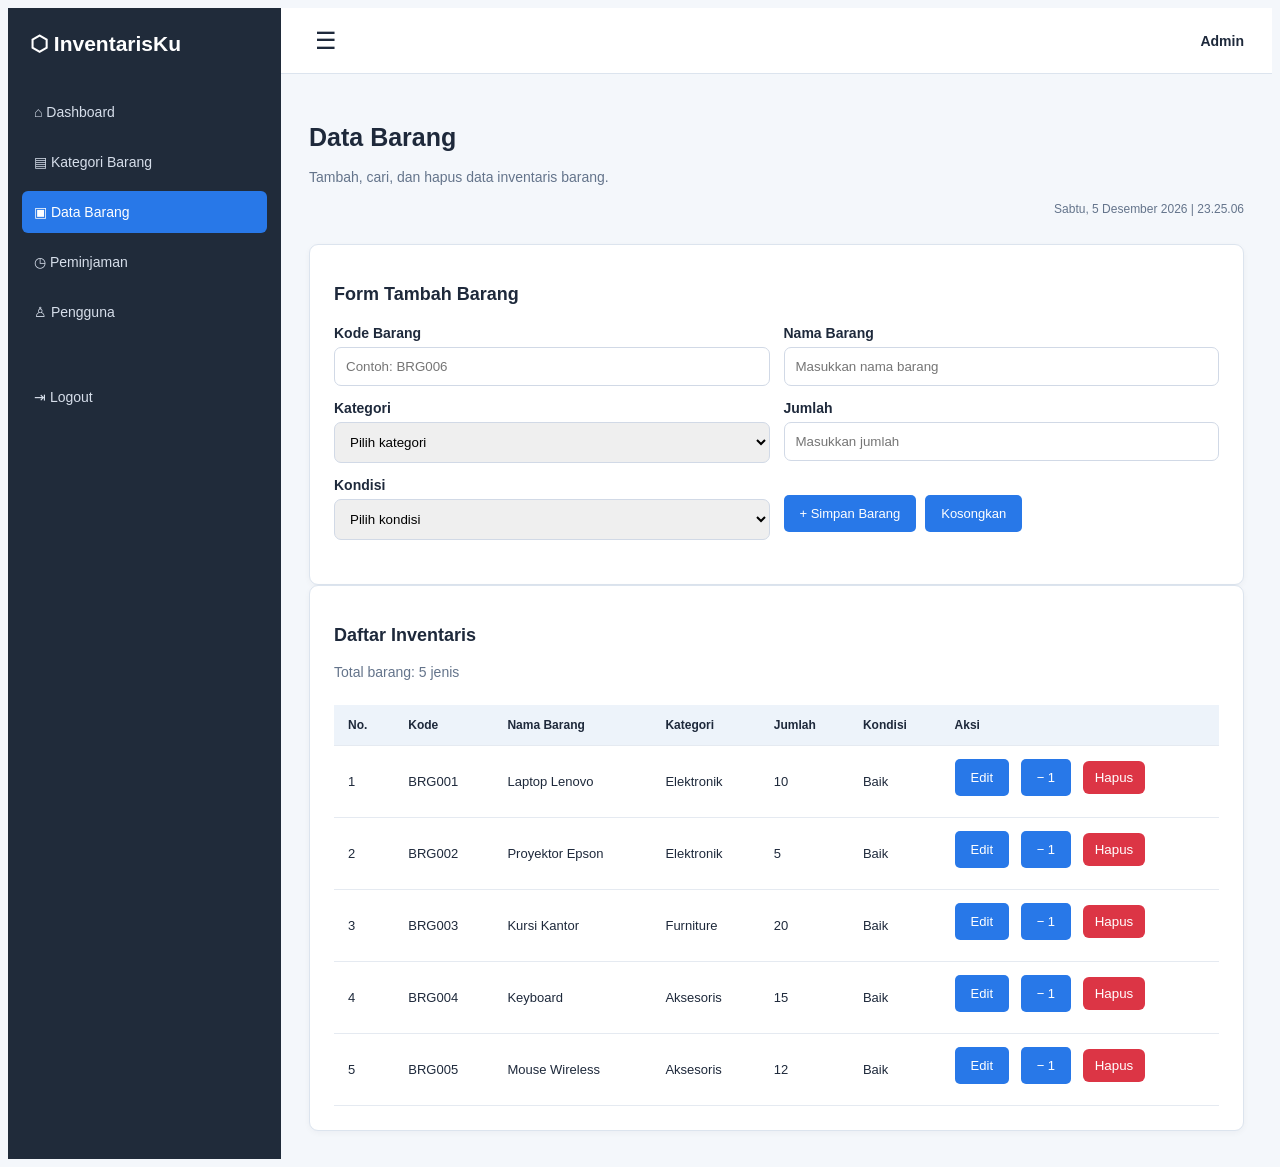
==== pages/barang.html @ fd370abb "Menambahkan fitur edit data barang" ====
<!DOCTYPE html>
<html lang="id">
<head>
    <meta charset="UTF-8">
    <meta name="viewport" content="width=device-width, initial-scale=1.0">
    <title>Data Barang - InventarisKu</title>
    <link rel="stylesheet" href="../assets/css/style.css">
    <style>
        .form-barang {
            display: grid;
            grid-template-columns: repeat(2, minmax(0, 1fr));
            gap: 14px;
            margin: 20px 0;
        }
        .form-barang label {
            display: block;
            margin-bottom: 6px;
            font-weight: 600;
        }
        .form-barang input,
        .form-barang select {
            width: 100%;
            padding: 11px;
            border: 1px solid #d1d9e6;
            border-radius: 7px;
            box-sizing: border-box;
        }
        .form-barang .button {
            border: 0;
            cursor: pointer;
            margin-right: 5px;
        }
        .pesan {
            margin: 12px 0;
            color: #176b3a;
        }
        .aksi {
            white-space: nowrap;
        }
        .hapus {
            background: #dc3545 !important;
            color: white !important;
            border: 0;
            padding: 9px 12px;
            border-radius: 6px;
            cursor: pointer;
        }
        @media (max-width: 600px) {
            .form-barang { grid-template-columns: 1fr; }
        }
    </style>
</head>
<body>
<div class="layout">
    <aside class="sidebar">
        <h2>⬡ InventarisKu</h2>
        <nav>
            <a href="dashboard.html">⌂ Dashboard</a>
            <a href="kategori.html">▤ Kategori Barang</a>
            <a href="barang.html" class="active">▣ Data Barang</a>
            <a href="peminjaman.html">◷ Peminjaman</a>
            <a href="pengguna.html">♙ Pengguna</a>
            <a href="login.html" class="logout">⇥ Logout</a>
        </nav>
    </aside>

    <main class="main-content">
        <header class="topbar">
            <button type="button" id="menuToggle">☰</button>
            <span>Admin</span>
        </header>

        <section class="content">
            <div class="welcome">
                <h1>Data Barang</h1>
                <p>Tambah, cari, dan hapus data inventaris barang.</p>
                <p id="tanggalWaktu"></p>
            </div>

            <section class="panel">
                <h2>Form Tambah Barang</h2>
                <form id="formBarang" class="form-barang">
                    <div>
                        <label for="kode">Kode Barang</label>
                        <input id="kode" required placeholder="Contoh: BRG006">
                    </div>
                    <div>
                        <label for="nama">Nama Barang</label>
                        <input id="nama" required placeholder="Masukkan nama barang">
                    </div>
                    <div>
                        <label for="kategori">Kategori</label>
                        <select id="kategori" required>
                            <option value="">Pilih kategori</option>
                            <option>Elektronik</option>
                            <option>Furniture</option>
                            <option>Aksesoris</option>
                            <option>Alat Tulis</option>
                            <option>Lainnya</option>
                        </select>
                    </div>
                    <div>
                        <label for="jumlah">Jumlah</label>
                        <input id="jumlah" type="number" min="1" required placeholder="Masukkan jumlah">
                    </div>
                    <div>
                        <label for="kondisi">Kondisi</label>
                        <select id="kondisi" required>
                            <option value="">Pilih kondisi</option>
                            <option>Baik</option>
                            <option>Rusak Ringan</option>
                            <option>Rusak Berat</option>
                        </select>
                    </div>
                    <div style="align-self:end">
                        <button class="button" type="submit">+ Simpan Barang</button>
                        <button class="button" type="reset">Kosongkan</button>
                    </div>
                </form>
                <p id="pesan" class="pesan" role="status"></p>
            </section>

            <section class="panel">
                <h2>Daftar Inventaris</h2>
                <p id="totalBarang">Total barang: 0 jenis</p>
                <div style="overflow-x:auto">
                    <table>
                        <thead>
                            <tr>
                                <th>No.</th>
                                <th>Kode</th>
                                <th>Nama Barang</th>
                                <th>Kategori</th>
                                <th>Jumlah</th>
                                <th>Kondisi</th>
                                <th>Aksi</th>
                            </tr>
                        </thead>
                        <tbody id="daftarBarang"></tbody>
                    </table>
                </div>
            </section>
        </section>
    </main>
</div>

<script src="../assets/js/script.js"></script>
<script>
const dataAwal = [
    {kode:"BRG001", nama:"Laptop Lenovo", kategori:"Elektronik", jumlah:10, kondisi:"Baik"},
    {kode:"BRG002", nama:"Proyektor Epson", kategori:"Elektronik", jumlah:5, kondisi:"Baik"},
    {kode:"BRG003", nama:"Kursi Kantor", kategori:"Furniture", jumlah:20, kondisi:"Baik"},
    {kode:"BRG004", nama:"Keyboard", kategori:"Aksesoris", jumlah:15, kondisi:"Baik"},
    {kode:"BRG005", nama:"Mouse Wireless", kategori:"Aksesoris", jumlah:12, kondisi:"Baik"}
];

let barang = JSON.parse(localStorage.getItem("inventarisku_barang") || "null");
if (!Array.isArray(barang)) {
    barang = dataAwal;
    simpanData();
}

function simpanData() {
    localStorage.setItem("inventarisku_barang", JSON.stringify(barang));
}

function buatSel(teks) {
    const td = document.createElement("td");
    td.textContent = teks;
    return td;
}

function tampilkanBarang() {
    const tabel = document.getElementById("daftarBarang");
    tabel.replaceChildren();

    barang.forEach((item, index) => {
        const baris = document.createElement("tr");
        baris.appendChild(buatSel(index + 1));
        baris.appendChild(buatSel(item.kode));
        baris.appendChild(buatSel(item.nama));
        baris.appendChild(buatSel(item.kategori));
        baris.appendChild(buatSel(item.jumlah));
        baris.appendChild(buatSel(item.kondisi));

        const aksi = document.createElement("td");
        aksi.className = "aksi";

        // Tombol Edit Barang
    const tombolEdit = document.createElement("button");
    tombolEdit.textContent = "Edit";
    tombolEdit.className = "button";
    tombolEdit.type = "button";

    tombolEdit.onclick = () => {
    kodeSedangDiedit = item.kode;

    document.getElementById("kode").value = item.kode;
    document.getElementById("nama").value = item.nama;
    document.getElementById("kategori").value = item.kategori;
    document.getElementById("jumlah").value = item.jumlah;
    document.getElementById("kondisi").value = item.kondisi;

    document.getElementById("kode").readOnly = true;

    document.querySelector("#formBarang button[type='submit']")
        .textContent = "Simpan Perubahan";

    document.getElementById("pesan").textContent =
        "Silakan ubah data, lalu klik Simpan Perubahan.";

    document.getElementById("formBarang").scrollIntoView({
        behavior: "smooth",
        block: "start"
    });
    };
        
        const tombolKurang = document.createElement("button");
        tombolKurang.textContent = "− 1";
        tombolKurang.className = "button";
        tombolKurang.type = "button";
        tombolKurang.title = "Kurangi jumlah satu";
        tombolKurang.onclick = () => {
            if (barang[index].jumlah > 1) {
                barang[index].jumlah--;
                simpanData();
                tampilkanBarang();
                document.getElementById("pesan").textContent =
                    "Jumlah barang berhasil dikurangi satu.";
            } else {
                alert("Jumlah sudah 1. Gunakan Hapus jika ingin menghapus jenis barang.");
            }
        };

        const tombolHapus = document.createElement("button");
        tombolHapus.textContent = "Hapus";
        tombolHapus.className = "hapus";
        tombolHapus.type = "button";
        tombolHapus.onclick = () => {
            if (confirm("Yakin ingin menghapus " + barang[index].nama + "?")) {
                barang.splice(index, 1);
                simpanData();
                tampilkanBarang();
                document.getElementById("pesan").textContent =
                    "Data barang berhasil dihapus.";
            }
            
     };
    aksi.append(
    tombolEdit,
     document.createTextNode(" "),
    tombolKurang,
    document.createTextNode(" "),
    tombolHapus
    );
        
        baris.appendChild(aksi);
        tabel.appendChild(baris);
    });

    document.getElementById("totalBarang").textContent =
        "Total barang: " + barang.length + " jenis";
}

let kodeSedangDiedit = null;

document.getElementById("formBarang").addEventListener("submit", function(event) {
    event.preventDefault();

    const kode = document.getElementById("kode").value.trim();
    const nama = document.getElementById("nama").value.trim();
    const kategori = document.getElementById("kategori").value;
    const jumlah = Number(document.getElementById("jumlah").value);
    const kondisi = document.getElementById("kondisi").value;
    const pesan = document.getElementById("pesan");

    if (!kode || !nama || !kategori || !kondisi ||
        !Number.isInteger(jumlah) || jumlah < 1) {
        pesan.textContent = "Periksa kembali semua isian.";
        return;
    }

    if (kodeSedangDiedit !== null) {
        const index = barang.findIndex(
            item => item.kode === kodeSedangDiedit
        );

        if (index !== -1) {
            barang[index] = {kode, nama, kategori, jumlah, kondisi};
        }

        simpanData();
        kodeSedangDiedit = null;
        document.getElementById("formBarang").reset();
        document.getElementById("kode").readOnly = false;
        document.querySelector("#formBarang button[type='submit']")
            .textContent = "+ Simpan Barang";
        tampilkanBarang();
        pesan.textContent = "Perubahan barang berhasil disimpan!";
        return;
    }

    if (barang.some(item => item.kode.toLowerCase() === kode.toLowerCase())) {
        pesan.textContent = "Kode barang sudah digunakan.";
        return;
    }

    barang.push({kode, nama, kategori, jumlah, kondisi});
    simpanData();
    tampilkanBarang();
    this.reset();
    pesan.textContent = "Barang berhasil ditambahkan!";
});

function editBarang(item) {
    kodeSedangDiedit = item.kode;
    document.getElementById("kode").value = item.kode;
    document.getElementById("nama").value = item.nama;
    document.getElementById("kategori").value = item.kategori;
    document.getElementById("jumlah").value = item.jumlah;
    document.getElementById("kondisi").value = item.kondisi;
    document.getElementById("kode").readOnly = true;
    document.querySelector("#formBarang button[type='submit']")
        .textContent = "Simpan Perubahan";
    document.getElementById("pesan").textContent =
        "Ubah data, lalu klik Simpan Perubahan.";
    document.getElementById("formBarang").scrollIntoView({
        behavior: "smooth"
    });
}

tampilkanBarang();
</script>
</body>
</html>
---- assets/css/style.css ----
{
    margin: 0;
    padding: 0;
    box-sizing: border-box;
}

:root {
    --primary: #2878e8;
    --sidebar: #202b3a;
    --sidebar-hover: #34465c;
    --background: #f4f7fb;
    --text: #1e293b;
    --muted: #64748b;
    --border: #dce4ee;
    --white: #ffffff;
}

body {
    font-family: Arial, Helvetica, sans-serif;
    background: var(--background);
    color: var(--text);
    font-size: 14px;
}

a {
    text-decoration: none;
    color: inherit;
}

/* LAYOUT UTAMA */

.layout {
    display: flex;
    min-height: 100vh;
}

.sidebar {
    width: 245px;
    min-width: 245px;
    background: var(--sidebar);
    color: var(--white);
    padding: 24px 14px;
    display: flex;
    flex-direction: column;
}

.sidebar h2 {
    font-size: 21px;
    margin: 0 0 35px 8px;
    white-space: nowrap;
}

.sidebar nav {
    display: flex;
    flex-direction: column;
    gap: 8px;
}

.sidebar nav a {
    display: block;
    padding: 13px 12px;
    border-radius: 6px;
    color: #d6deea;
    font-size: 14px;
    transition: 0.2s;
}

.sidebar nav a:hover {
    background: var(--sidebar-hover);
    color: white;
}

.sidebar nav a.active {
    background: var(--primary);
    color: white;
}

.sidebar nav .logout {
    margin-top: 35px;
}

.main-content {
    flex: 1;
    min-width: 0;
}

.topbar {
    height: 65px;
    background: white;
    border-bottom: 1px solid var(--border);
    display: flex;
    justify-content: space-between;
    align-items: center;
    padding: 0 28px;
}

#menuToggle {
    border: none;
    background: transparent;
    font-size: 24px;
    cursor: pointer;
    color: var(--text);
}

.topbar span {
    font-weight: bold;
}

.content {
    padding: 28px;
}

.welcome {
    margin-bottom: 25px;
}

.welcome h1 {
    font-size: 25px;
    margin-bottom: 10px;
}

.welcome p {
    color: var(--muted);
    margin-bottom: 8px;
    line-height: 1.6;
}

#tanggalWaktu {
    text-align: right;
    font-size: 12px;
}

/* KARTU STATISTIK */

.stats {
    display: grid;
    grid-template-columns: repeat(4, minmax(0, 1fr));
    gap: 18px;
    margin-bottom: 25px;
}

.stat-card {
    background: white;
    border: 1px solid var(--border);
    border-radius: 9px;
    padding: 23px 16px;
    box-shadow: 0 2px 6px rgba(15, 23, 42, 0.04);
}

.stat-card h3 {
    font-size: 14px;
    font-weight: normal;
    margin-bottom: 15px;
    color: #475569;
}

.stat-card p {
    font-size: 30px;
    font-weight: bold;
}

.stat-card.blue {
    border-top: 4px solid #3984f6;
}

.stat-card.blue p {
    color: #2878e8;
}

.stat-card.green {
    border-top: 4px solid #36b56a;
}

.stat-card.green p {
    color: #279b55;
}

.stat-card.orange {
    border-top: 4px solid #f59e0b;
}

.stat-card.orange p {
    color: #e88908;
}

.stat-card.purple {
    border-top: 4px solid #8b5cf6;
}

.stat-card.purple p {
    color: #7444df;
}

.panel {
    background: white;
    border: 1px solid var(--border);
    border-radius: 9px;
    padding: 24px;
    box-shadow: 0 2px 6px rgba(15, 23, 42, 0.04);
}

.panel h2 {
    font-size: 18px;
    margin-bottom: 15px;
}

.panel p {
    color: var(--muted);
    line-height: 1.7;
    margin-bottom: 20px;
}

.button {
    display: inline-block;
    background: var(--primary);
    color: white;
    border: none;
    padding: 11px 16px;
    margin: 0 8px 8px 0;
    border-radius: 5px;
    cursor: pointer;
    font-size: 13px;
}

.button:hover {
    background: #1764cb;
}

.table-container {
    width: 100%;
    overflow-x: auto;
    background: white;
    border: 1px solid var(--border);
    border-radius: 8px;
}

table {
    width: 100%;
    border-collapse: collapse;
    background: white;
}

th,
td {
    padding: 13px 14px;
    border-bottom: 1px solid #e5eaf1;
    text-align: left;
    white-space: nowrap;
}

th {
    background: #edf3fa;
    font-size: 12px;
}

td {
    font-size: 13px;
}

tr:hover td {
    background: #f8fbff;
}

/* FORM */

.form-container {
    background: white;
    padding: 25px;
    border: 1px solid var(--border);
    border-radius: 8px;
    max-width: 900px;
}

.form-group {
    margin-bottom: 19px;
}

.form-group label {
    display: block;
    font-weight: bold;
    margin-bottom: 8px;
}

.form-group input,
.form-group select,
.form-group textarea {
    width: 100%;
    padding: 12px;
    border: 1px solid #cbd5e1;
    border-radius: 5px;
    background: white;
    font-family: inherit;
    font-size: 14px;
}

.form-group input:focus,
.form-group select:focus,
.form-group textarea:focus {
    outline: 2px solid #bfdbfe;
    border-color: var(--primary);
}

.form-group textarea {
    min-height: 100px;
    resize: vertical;
}

.login-page {
    min-height: 100vh;
    display: flex;
    justify-content: center;
    align-items: center;
    padding: 24px;
    background: linear-gradient(135deg, #e7f0ff, #f8fafc);
}

.login-card {
    width: 100%;
    max-width: 420px;
    padding: 38px;
    background: white;
    border: 1px solid var(--border);
    border-radius: 12px;
    box-shadow: 0 10px 35px rgba(30, 64, 175, 0.09);
}

.login-card h1 {
    text-align: center;
    font-size: 25px;
    margin-bottom: 12px;
}

.login-card .subtitle {
    text-align: center;
    color: var(--muted);
    margin-bottom: 28px;
}

.login-card .button {
    width: 100%;
    margin-top: 8px;
}

.layout.sidebar-hidden .sidebar {
    display: none;
}

@media (max-width: 1000px) {
    .stats {
        grid-template-columns: repeat(2, minmax(0, 1fr));
    }

    .content {
        padding: 20px;
    }
}

@media (max-width: 600px) {
    .sidebar {
        width: 190px;
        min-width: 190px;
        padding: 18px 9px;
    }

    .sidebar h2 {
        font-size: 17px;
        margin-left: 5px;
    }

    .sidebar nav a {
        padding: 12px 8px;
        font-size: 12px;
    }

    .topbar {
        padding: 0 15px;
    }

    .content {
        padding: 15px;
    }

    .welcome h1 {
        font-size: 21px;
    }

    .stats {
        grid-template-columns: 1fr;
        gap: 12px;
    }

    .stat-card {
        padding: 18px;
    }

    .form-container {
        padding: 17px;
    }

    .login-card {
        padding: 25px;
    }
}
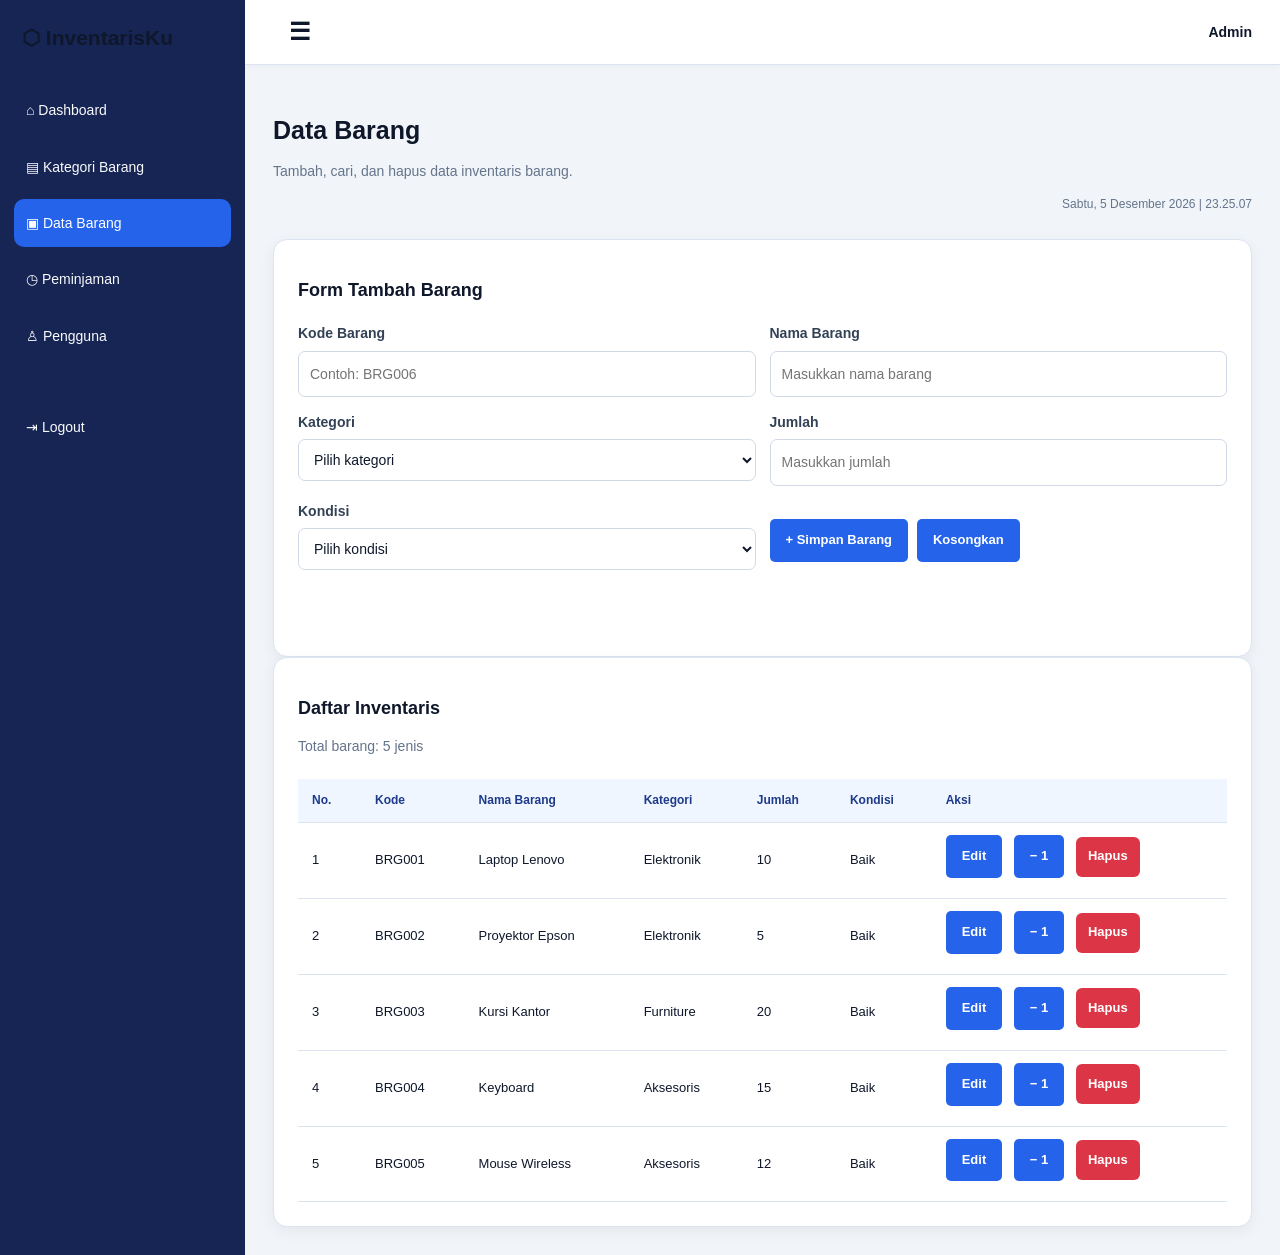
==== commit 700aea99: "Add theme.css stylesheet to barang.html Added a new stylesheet link for theme.css to the HTML file." ====
--- a/pages/barang.html
+++ b/pages/barang.html
@@ -1,10 +1,14 @@
 <!DOCTYPE html>
 <html lang="id">
 <head>
-    <meta charset="UTF-8">
-    <meta name="viewport" content="width=device-width, initial-scale=1.0">
-    <title>Data Barang - InventarisKu</title>
-    <link rel="stylesheet" href="../assets/css/style.css">
+
+<meta charset="UTF-8">
+<meta name="viewport" content="width=device-width, initial-scale=1.0">
+<title>Data Barang - InventarisKu</title>
+
+<link rel="stylesheet" href="../assets/css/style.css">
+<link rel="stylesheet" href="../assets/css/theme.css">
+
     <style>
         .form-barang {
             display: grid;
--- a/assets/css/theme.css
+++ b/assets/css/theme.css
@@ -0,0 +1,315 @@
+/* InventarisKu - Tema Global Biru Putih
+   Pasang file ini sebagai assets/css/style.css
+   Semua halaman memakai tema navy, biru, putih, dan abu-abu kebiruan.
+*/
+
+:root {
+  --primary: #2563eb;
+  --primary-dark: #1d4ed8;
+  --primary-light: #dbeafe;
+  --navy: #172554;
+  --navy-2: #1e3a8a;
+  --page-bg: #f1f5f9;
+  --surface: #ffffff;
+  --text: #0f172a;
+  --muted: #64748b;
+  --border: #dbe4f0;
+  --success: #16a34a;
+  --danger: #dc2626;
+  --warning: #d97706;
+  --radius: 14px;
+  --shadow: 0 4px 15px rgba(15, 23, 42, .06);
+}
+
+* {
+  box-sizing: border-box;
+}
+
+html {
+  scroll-behavior: smooth;
+}
+
+body {
+  margin: 0;
+  color: var(--text);
+  background: var(--page-bg);
+  font-family: Arial, Helvetica, sans-serif;
+  line-height: 1.6;
+}
+
+img {
+  max-width: 100%;
+  height: auto;
+}
+
+a {
+  color: var(--primary);
+  text-decoration: none;
+}
+
+a:hover {
+  color: var(--primary-dark);
+}
+
+/* Header dan navigasi umum */
+header, .topbar, .navbar, .header {
+  background: var(--surface);
+  color: var(--text);
+  border-bottom: 1px solid var(--border);
+  box-shadow: 0 2px 8px rgba(15, 23, 42, .03);
+}
+
+.brand, .logo, .site-title {
+  color: var(--navy);
+  font-weight: 800;
+}
+
+nav a, .nav-link {
+  transition: background .2s ease, color .2s ease;
+}
+
+nav a:hover, .nav-link:hover {
+  color: var(--primary-dark);
+}
+
+/* Sidebar yang dipakai halaman admin */
+.sidebar, aside.sidebar, .side-menu {
+  background: var(--navy);
+  color: #fff;
+}
+
+.sidebar a, aside.sidebar a, .side-menu a {
+  display: block;
+  color: #f8fafc;
+  border-radius: 10px;
+  transition: background .2s ease, color .2s ease;
+}
+
+.sidebar a:hover, aside.sidebar a:hover, .side-menu a:hover,
+.sidebar a.active, aside.sidebar a.active, .side-menu a.active {
+  color: #fff;
+  background: var(--primary);
+}
+
+/* Area utama dan judul */
+main, .main-content, .content, .page-content {
+  min-width: 0;
+}
+
+h1, h2, h3, h4 {
+  color: var(--text);
+  line-height: 1.3;
+}
+
+.page-title, .content-title {
+  margin-top: 0;
+  font-weight: 800;
+}
+
+/* Panel, kartu, ringkasan, formulir, tabel */
+.card, .panel, .stat-card, .form-card, .table-card,
+.content-card, .summary-card, .box {
+  background: var(--surface);
+  border: 1px solid var(--border);
+  border-radius: var(--radius);
+  box-shadow: var(--shadow);
+}
+
+.stat-card, .card {
+  transition: transform .2s ease, box-shadow .2s ease;
+}
+
+.stat-card:hover, .card:hover {
+  box-shadow: 0 8px 22px rgba(37, 99, 235, .09);
+}
+
+label {
+  display: block;
+  margin-bottom: 6px;
+  color: #334155;
+  font-weight: 600;
+}
+
+input, select, textarea {
+  width: 100%;
+  min-height: 42px;
+  padding: 10px 12px;
+  color: var(--text);
+  background: #fff;
+  border: 1px solid #cbd5e1;
+  border-radius: 9px;
+  font: inherit;
+  outline: none;
+  transition: border-color .2s ease, box-shadow .2s ease;
+}
+
+textarea {
+  min-height: 100px;
+  resize: vertical;
+}
+
+input:focus, select:focus, textarea:focus {
+  border-color: var(--primary);
+  box-shadow: 0 0 0 3px rgba(37, 99, 235, .13);
+}
+
+/* Tombol */
+button, .btn, input[type="submit"], input[type="button"] {
+  display: inline-flex;
+  align-items: center;
+  justify-content: center;
+  gap: 7px;
+  min-height: 40px;
+  padding: 10px 16px;
+  color: #fff;
+  background: var(--primary);
+  border: 1px solid var(--primary);
+  border-radius: 9px;
+  font: inherit;
+  font-weight: 700;
+  cursor: pointer;
+  transition: background .2s ease, transform .2s ease, box-shadow .2s ease;
+}
+
+button:hover, .btn:hover, input[type="submit"]:hover, input[type="button"]:hover {
+  color: #fff;
+  background: var(--primary-dark);
+  border-color: var(--primary-dark);
+  box-shadow: 0 4px 12px rgba(37, 99, 235, .18);
+}
+
+button:active, .btn:active {
+  transform: translateY(1px);
+}
+
+.btn-secondary, .secondary, button.secondary {
+  color: #1e40af;
+  background: #eff6ff;
+  border-color: #bfdbfe;
+}
+
+.btn-secondary:hover, .secondary:hover, button.secondary:hover {
+  color: #1e40af;
+  background: #dbeafe;
+  border-color: #93c5fd;
+}
+
+.btn-danger, .danger, button.danger {
+  background: var(--danger);
+  border-color: var(--danger);
+}
+
+.btn-success, .success, button.success {
+  background: var(--success);
+  border-color: var(--success);
+}
+
+/* Tabel */
+table {
+  width: 100%;
+  border-collapse: collapse;
+  background: #fff;
+}
+
+thead th {
+  color: #1e3a8a;
+  background: #eff6ff;
+  font-weight: 800;
+}
+
+th, td {
+  padding: 12px 14px;
+  border-bottom: 1px solid var(--border);
+  text-align: left;
+  vertical-align: middle;
+}
+
+tbody tr:hover {
+  background: #f8fbff;
+}
+
+/* Pesan status/validasi */
+.alert, .message, .pesan, .status-message {
+  padding: 11px 14px;
+  border-radius: 9px;
+}
+
+.alert-success, .message.success {
+  color: #166534;
+  background: #f0fdf4;
+  border: 1px solid #bbf7d0;
+}
+
+.alert-error, .alert-danger, .message.error {
+  color: #991b1b;
+  background: #fef2f2;
+  border: 1px solid #fecaca;
+}
+
+/* Beranda publik */
+.hero {
+  color: #fff;
+  background: linear-gradient(120deg, #1d4ed8, #3b82f6);
+  border-radius: 18px;
+}
+
+.hero h1, .hero h2, .hero p {
+  color: #fff;
+}
+
+.feature-card, .product-card {
+  overflow: hidden;
+  background: #fff;
+  border: 1px solid var(--border);
+  border-radius: var(--radius);
+  box-shadow: var(--shadow);
+}
+
+footer {
+  color: var(--muted);
+}
+
+/* Biar tabel dapat digeser di layar kecil */
+.table-responsive, .table-container {
+  width: 100%;
+  overflow-x: auto;
+  border-radius: 12px;
+}
+
+/* Responsif */
+@media (max-width: 900px) {
+  .main-content, .content, .page-content {
+    padding: 20px !important;
+  }
+
+  .stats-grid, .cards-grid, .dashboard-cards {
+    grid-template-columns: repeat(2, minmax(0, 1fr)) !important;
+  }
+}
+
+@media (max-width: 600px) {
+  body {
+    font-size: 14px;
+  }
+
+  .main-content, .content, .page-content {
+    padding: 14px !important;
+  }
+
+  .stats-grid, .cards-grid, .dashboard-cards {
+    grid-template-columns: 1fr !important;
+  }
+
+  .hero {
+    padding: 22px !important;
+  }
+
+  th, td {
+    padding: 9px 10px;
+    white-space: nowrap;
+  }
+
+  button, .btn {
+    max-width: 100%;
+  }
+}
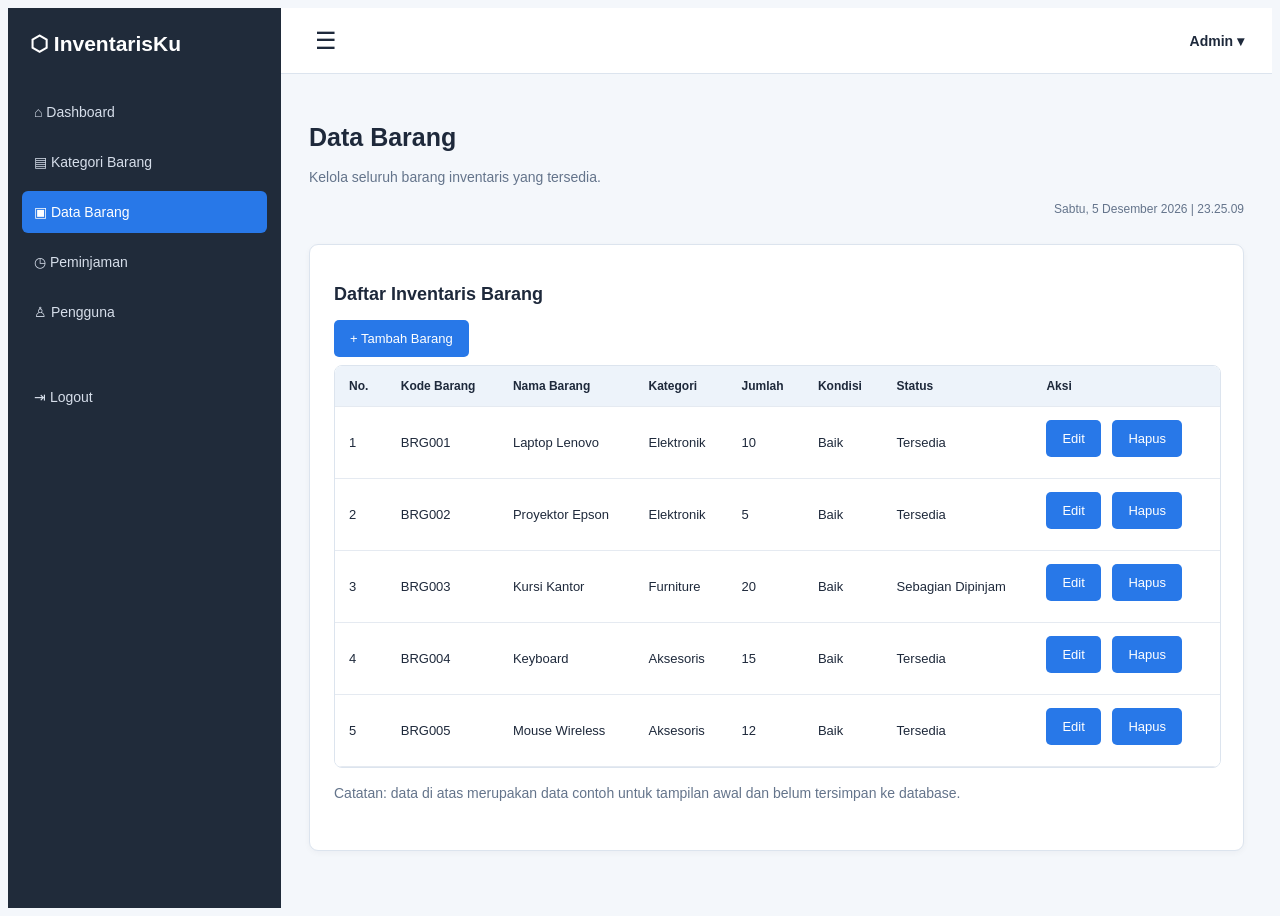
==== commit 8a31a025: "Refactor barang.html for improved layout and functionality Refactor HTML structure and update form e" ====
--- a/pages/barang.html
+++ b/pages/barang.html
@@ -1,339 +1,162 @@
 <!DOCTYPE html>
 <html lang="id">
 <head>
-
-<meta charset="UTF-8">
-<meta name="viewport" content="width=device-width, initial-scale=1.0">
-<title>Data Barang - InventarisKu</title>
-
-<link rel="stylesheet" href="../assets/css/style.css">
-<link rel="stylesheet" href="../assets/css/theme.css">
-
-    <style>
-        .form-barang {
-            display: grid;
-            grid-template-columns: repeat(2, minmax(0, 1fr));
-            gap: 14px;
-            margin: 20px 0;
-        }
-        .form-barang label {
-            display: block;
-            margin-bottom: 6px;
-            font-weight: 600;
-        }
-        .form-barang input,
-        .form-barang select {
-            width: 100%;
-            padding: 11px;
-            border: 1px solid #d1d9e6;
-            border-radius: 7px;
-            box-sizing: border-box;
-        }
-        .form-barang .button {
-            border: 0;
-            cursor: pointer;
-            margin-right: 5px;
-        }
-        .pesan {
-            margin: 12px 0;
-            color: #176b3a;
-        }
-        .aksi {
-            white-space: nowrap;
-        }
-        .hapus {
-            background: #dc3545 !important;
-            color: white !important;
-            border: 0;
-            padding: 9px 12px;
-            border-radius: 6px;
-            cursor: pointer;
-        }
-        @media (max-width: 600px) {
-            .form-barang { grid-template-columns: 1fr; }
-        }
-    </style>
+    <meta charset="UTF-8">
+    <meta name="viewport" content="width=device-width, initial-scale=1.0">
+    <title>Data Barang - InventarisKu</title>
+    <link rel="stylesheet" href="../assets/css/style.css">
 </head>
 <body>
-<div class="layout">
-    <aside class="sidebar">
-        <h2>⬡ InventarisKu</h2>
-        <nav>
-            <a href="dashboard.html">⌂ Dashboard</a>
-            <a href="kategori.html">▤ Kategori Barang</a>
-            <a href="barang.html" class="active">▣ Data Barang</a>
-            <a href="peminjaman.html">◷ Peminjaman</a>
-            <a href="pengguna.html">♙ Pengguna</a>
-            <a href="login.html" class="logout">⇥ Logout</a>
-        </nav>
-    </aside>
+    <div class="layout">
 
-    <main class="main-content">
-        <header class="topbar">
-            <button type="button" id="menuToggle">☰</button>
-            <span>Admin</span>
-        </header>
+        <aside class="sidebar">
+            <h2>⬡ InventarisKu</h2>
+            <nav>
+                <a href="dashboard.html">⌂ Dashboard</a>
+                <a href="kategori.html">▤ Kategori Barang</a>
+                <a href="barang.html" class="active">▣ Data Barang</a>
+                <a href="peminjaman.html">◷ Peminjaman</a>
+                <a href="pengguna.html">♙ Pengguna</a>
+                <a href="login.html" class="logout">⇥ Logout</a>
+            </nav>
+        </aside>
 
-        <section class="content">
-            <div class="welcome">
-                <h1>Data Barang</h1>
-                <p>Tambah, cari, dan hapus data inventaris barang.</p>
-                <p id="tanggalWaktu"></p>
-            </div>
+        <main class="main-content">
+            <header class="topbar">
+                <button type="button" id="menuToggle">☰</button>
+                <span>Admin ▾</span>
+            </header>
 
-            <section class="panel">
-                <h2>Form Tambah Barang</h2>
-                <form id="formBarang" class="form-barang">
-                    <div>
-                        <label for="kode">Kode Barang</label>
-                        <input id="kode" required placeholder="Contoh: BRG006">
+            <section class="content">
+                <div class="welcome">
+                    <h1>Data Barang</h1>
+                    <p>Kelola seluruh barang inventaris yang tersedia.</p>
+                    <p id="tanggalWaktu"></p>
+                </div>
+
+                <section class="panel">
+                    <div class="page-actions">
+                        <h2>Daftar Inventaris Barang</h2>
+                        <a href="form-barang.html" class="button">
+                            + Tambah Barang
+                        </a>
                     </div>
-                    <div>
-                        <label for="nama">Nama Barang</label>
-                        <input id="nama" required placeholder="Masukkan nama barang">
+
+                    <div class="table-container">
+                        <table>
+                            <thead>
+                                <tr>
+                                    <th>No.</th>
+                                    <th>Kode Barang</th>
+                                    <th>Nama Barang</th>
+                                    <th>Kategori</th>
+                                    <th>Jumlah</th>
+                                    <th>Kondisi</th>
+                                    <th>Status</th>
+                                    <th>Aksi</th>
+                                </tr>
+                            </thead>
+
+                            <tbody>
+                                <tr>
+                                    <td>1</td>
+                                    <td>BRG001</td>
+                                    <td>Laptop Lenovo</td>
+                                    <td>Elektronik</td>
+                                    <td>10</td>
+                                    <td>Baik</td>
+                                    <td><span class="status tersedia">Tersedia</span></td>
+                                    <td>
+                                        <a href="form-barang.html" class="button">Edit</a>
+                                        <button type="button"
+                                            class="button btn-hapus"
+                                            onclick="hapusContoh(this)">Hapus</button>
+                                    </td>
+                                </tr>
+
+                                <tr>
+                                    <td>2</td>
+                                    <td>BRG002</td>
+                                    <td>Proyektor Epson</td>
+                                    <td>Elektronik</td>
+                                    <td>5</td>
+                                    <td>Baik</td>
+                                    <td><span class="status tersedia">Tersedia</span></td>
+                                    <td>
+                                        <a href="form-barang.html" class="button">Edit</a>
+                                        <button type="button"
+                                            class="button btn-hapus"
+                                            onclick="hapusContoh(this)">Hapus</button>
+                                    </td>
+                                </tr>
+
+                                <tr>
+                                    <td>3</td>
+                                    <td>BRG003</td>
+                                    <td>Kursi Kantor</td>
+                                    <td>Furniture</td>
+                                    <td>20</td>
+                                    <td>Baik</td>
+                                    <td><span class="status dipinjam">Sebagian Dipinjam</span></td>
+                                    <td>
+                                        <a href="form-barang.html" class="button">Edit</a>
+                                        <button type="button"
+                                            class="button btn-hapus"
+                                            onclick="hapusContoh(this)">Hapus</button>
+                                    </td>
+                                </tr>
+
+                                <tr>
+                                    <td>4</td>
+                                    <td>BRG004</td>
+                                    <td>Keyboard</td>
+                                    <td>Aksesoris</td>
+                                    <td>15</td>
+                                    <td>Baik</td>
+                                    <td><span class="status tersedia">Tersedia</span></td>
+                                    <td>
+                                        <a href="form-barang.html" class="button">Edit</a>
+                                        <button type="button"
+                                            class="button btn-hapus"
+                                            onclick="hapusContoh(this)">Hapus</button>
+                                    </td>
+                                </tr>
+
+                                <tr>
+                                    <td>5</td>
+                                    <td>BRG005</td>
+                                    <td>Mouse Wireless</td>
+                                    <td>Aksesoris</td>
+                                    <td>12</td>
+                                    <td>Baik</td>
+                                    <td><span class="status tersedia">Tersedia</span></td>
+                                    <td>
+                                        <a href="form-barang.html" class="button">Edit</a>
+                                        <button type="button"
+                                            class="button btn-hapus"
+                                            onclick="hapusContoh(this)">Hapus</button>
+                                    </td>
+                                </tr>
+                            </tbody>
+                        </table>
                     </div>
-                    <div>
-                        <label for="kategori">Kategori</label>
-                        <select id="kategori" required>
-                            <option value="">Pilih kategori</option>
-                            <option>Elektronik</option>
-                            <option>Furniture</option>
-                            <option>Aksesoris</option>
-                            <option>Alat Tulis</option>
-                            <option>Lainnya</option>
-                        </select>
-                    </div>
-                    <div>
-                        <label for="jumlah">Jumlah</label>
-                        <input id="jumlah" type="number" min="1" required placeholder="Masukkan jumlah">
-                    </div>
-                    <div>
-                        <label for="kondisi">Kondisi</label>
-                        <select id="kondisi" required>
-                            <option value="">Pilih kondisi</option>
-                            <option>Baik</option>
-                            <option>Rusak Ringan</option>
-                            <option>Rusak Berat</option>
-                        </select>
-                    </div>
-                    <div style="align-self:end">
-                        <button class="button" type="submit">+ Simpan Barang</button>
-                        <button class="button" type="reset">Kosongkan</button>
-                    </div>
-                </form>
-                <p id="pesan" class="pesan" role="status"></p>
+
+                    <p class="note">
+                        Catatan: data di atas merupakan data contoh untuk tampilan
+                        awal dan belum tersimpan ke database.
+                    </p>
+                </section>
             </section>
+        </main>
+    </div>
 
-            <section class="panel">
-                <h2>Daftar Inventaris</h2>
-                <p id="totalBarang">Total barang: 0 jenis</p>
-                <div style="overflow-x:auto">
-                    <table>
-                        <thead>
-                            <tr>
-                                <th>No.</th>
-                                <th>Kode</th>
-                                <th>Nama Barang</th>
-                                <th>Kategori</th>
-                                <th>Jumlah</th>
-                                <th>Kondisi</th>
-                                <th>Aksi</th>
-                            </tr>
-                        </thead>
-                        <tbody id="daftarBarang"></tbody>
-                    </table>
-                </div>
-            </section>
-        </section>
-    </main>
-</div>
-
-<script src="../assets/js/script.js"></script>
-<script>
-const dataAwal = [
-    {kode:"BRG001", nama:"Laptop Lenovo", kategori:"Elektronik", jumlah:10, kondisi:"Baik"},
-    {kode:"BRG002", nama:"Proyektor Epson", kategori:"Elektronik", jumlah:5, kondisi:"Baik"},
-    {kode:"BRG003", nama:"Kursi Kantor", kategori:"Furniture", jumlah:20, kondisi:"Baik"},
-    {kode:"BRG004", nama:"Keyboard", kategori:"Aksesoris", jumlah:15, kondisi:"Baik"},
-    {kode:"BRG005", nama:"Mouse Wireless", kategori:"Aksesoris", jumlah:12, kondisi:"Baik"}
-];
-
-let barang = JSON.parse(localStorage.getItem("inventarisku_barang") || "null");
-if (!Array.isArray(barang)) {
-    barang = dataAwal;
-    simpanData();
-}
-
-function simpanData() {
-    localStorage.setItem("inventarisku_barang", JSON.stringify(barang));
-}
-
-function buatSel(teks) {
-    const td = document.createElement("td");
-    td.textContent = teks;
-    return td;
-}
-
-function tampilkanBarang() {
-    const tabel = document.getElementById("daftarBarang");
-    tabel.replaceChildren();
-
-    barang.forEach((item, index) => {
-        const baris = document.createElement("tr");
-        baris.appendChild(buatSel(index + 1));
-        baris.appendChild(buatSel(item.kode));
-        baris.appendChild(buatSel(item.nama));
-        baris.appendChild(buatSel(item.kategori));
-        baris.appendChild(buatSel(item.jumlah));
-        baris.appendChild(buatSel(item.kondisi));
-
-        const aksi = document.createElement("td");
-        aksi.className = "aksi";
-
-        // Tombol Edit Barang
-    const tombolEdit = document.createElement("button");
-    tombolEdit.textContent = "Edit";
-    tombolEdit.className = "button";
-    tombolEdit.type = "button";
-
-    tombolEdit.onclick = () => {
-    kodeSedangDiedit = item.kode;
-
-    document.getElementById("kode").value = item.kode;
-    document.getElementById("nama").value = item.nama;
-    document.getElementById("kategori").value = item.kategori;
-    document.getElementById("jumlah").value = item.jumlah;
-    document.getElementById("kondisi").value = item.kondisi;
-
-    document.getElementById("kode").readOnly = true;
-
-    document.querySelector("#formBarang button[type='submit']")
-        .textContent = "Simpan Perubahan";
-
-    document.getElementById("pesan").textContent =
-        "Silakan ubah data, lalu klik Simpan Perubahan.";
-
-    document.getElementById("formBarang").scrollIntoView({
-        behavior: "smooth",
-        block: "start"
-    });
-    };
-        
-        const tombolKurang = document.createElement("button");
-        tombolKurang.textContent = "− 1";
-        tombolKurang.className = "button";
-        tombolKurang.type = "button";
-        tombolKurang.title = "Kurangi jumlah satu";
-        tombolKurang.onclick = () => {
-            if (barang[index].jumlah > 1) {
-                barang[index].jumlah--;
-                simpanData();
-                tampilkanBarang();
-                document.getElementById("pesan").textContent =
-                    "Jumlah barang berhasil dikurangi satu.";
-            } else {
-                alert("Jumlah sudah 1. Gunakan Hapus jika ingin menghapus jenis barang.");
+    <script src="../assets/js/script.js"></script>
+    <script>
+        function hapusContoh(tombol) {
+            if (confirm("Yakin ingin menghapus baris contoh ini?")) {
+                tombol.closest("tr").remove();
             }
-        };
-
-        const tombolHapus = document.createElement("button");
-        tombolHapus.textContent = "Hapus";
-        tombolHapus.className = "hapus";
-        tombolHapus.type = "button";
-        tombolHapus.onclick = () => {
-            if (confirm("Yakin ingin menghapus " + barang[index].nama + "?")) {
-                barang.splice(index, 1);
-                simpanData();
-                tampilkanBarang();
-                document.getElementById("pesan").textContent =
-                    "Data barang berhasil dihapus.";
-            }
-            
-     };
-    aksi.append(
-    tombolEdit,
-     document.createTextNode(" "),
-    tombolKurang,
-    document.createTextNode(" "),
-    tombolHapus
-    );
-        
-        baris.appendChild(aksi);
-        tabel.appendChild(baris);
-    });
-
-    document.getElementById("totalBarang").textContent =
-        "Total barang: " + barang.length + " jenis";
-}
-
-let kodeSedangDiedit = null;
-
-document.getElementById("formBarang").addEventListener("submit", function(event) {
-    event.preventDefault();
-
-    const kode = document.getElementById("kode").value.trim();
-    const nama = document.getElementById("nama").value.trim();
-    const kategori = document.getElementById("kategori").value;
-    const jumlah = Number(document.getElementById("jumlah").value);
-    const kondisi = document.getElementById("kondisi").value;
-    const pesan = document.getElementById("pesan");
-
-    if (!kode || !nama || !kategori || !kondisi ||
-        !Number.isInteger(jumlah) || jumlah < 1) {
-        pesan.textContent = "Periksa kembali semua isian.";
-        return;
-    }
-
-    if (kodeSedangDiedit !== null) {
-        const index = barang.findIndex(
-            item => item.kode === kodeSedangDiedit
-        );
-
-        if (index !== -1) {
-            barang[index] = {kode, nama, kategori, jumlah, kondisi};
         }
-
-        simpanData();
-        kodeSedangDiedit = null;
-        document.getElementById("formBarang").reset();
-        document.getElementById("kode").readOnly = false;
-        document.querySelector("#formBarang button[type='submit']")
-            .textContent = "+ Simpan Barang";
-        tampilkanBarang();
-        pesan.textContent = "Perubahan barang berhasil disimpan!";
-        return;
-    }
-
-    if (barang.some(item => item.kode.toLowerCase() === kode.toLowerCase())) {
-        pesan.textContent = "Kode barang sudah digunakan.";
-        return;
-    }
-
-    barang.push({kode, nama, kategori, jumlah, kondisi});
-    simpanData();
-    tampilkanBarang();
-    this.reset();
-    pesan.textContent = "Barang berhasil ditambahkan!";
-});
-
-function editBarang(item) {
-    kodeSedangDiedit = item.kode;
-    document.getElementById("kode").value = item.kode;
-    document.getElementById("nama").value = item.nama;
-    document.getElementById("kategori").value = item.kategori;
-    document.getElementById("jumlah").value = item.jumlah;
-    document.getElementById("kondisi").value = item.kondisi;
-    document.getElementById("kode").readOnly = true;
-    document.querySelector("#formBarang button[type='submit']")
-        .textContent = "Simpan Perubahan";
-    document.getElementById("pesan").textContent =
-        "Ubah data, lalu klik Simpan Perubahan.";
-    document.getElementById("formBarang").scrollIntoView({
-        behavior: "smooth"
-    });
-}
-
-tampilkanBarang();
-</script>
+    </script>
 </body>
 </html>
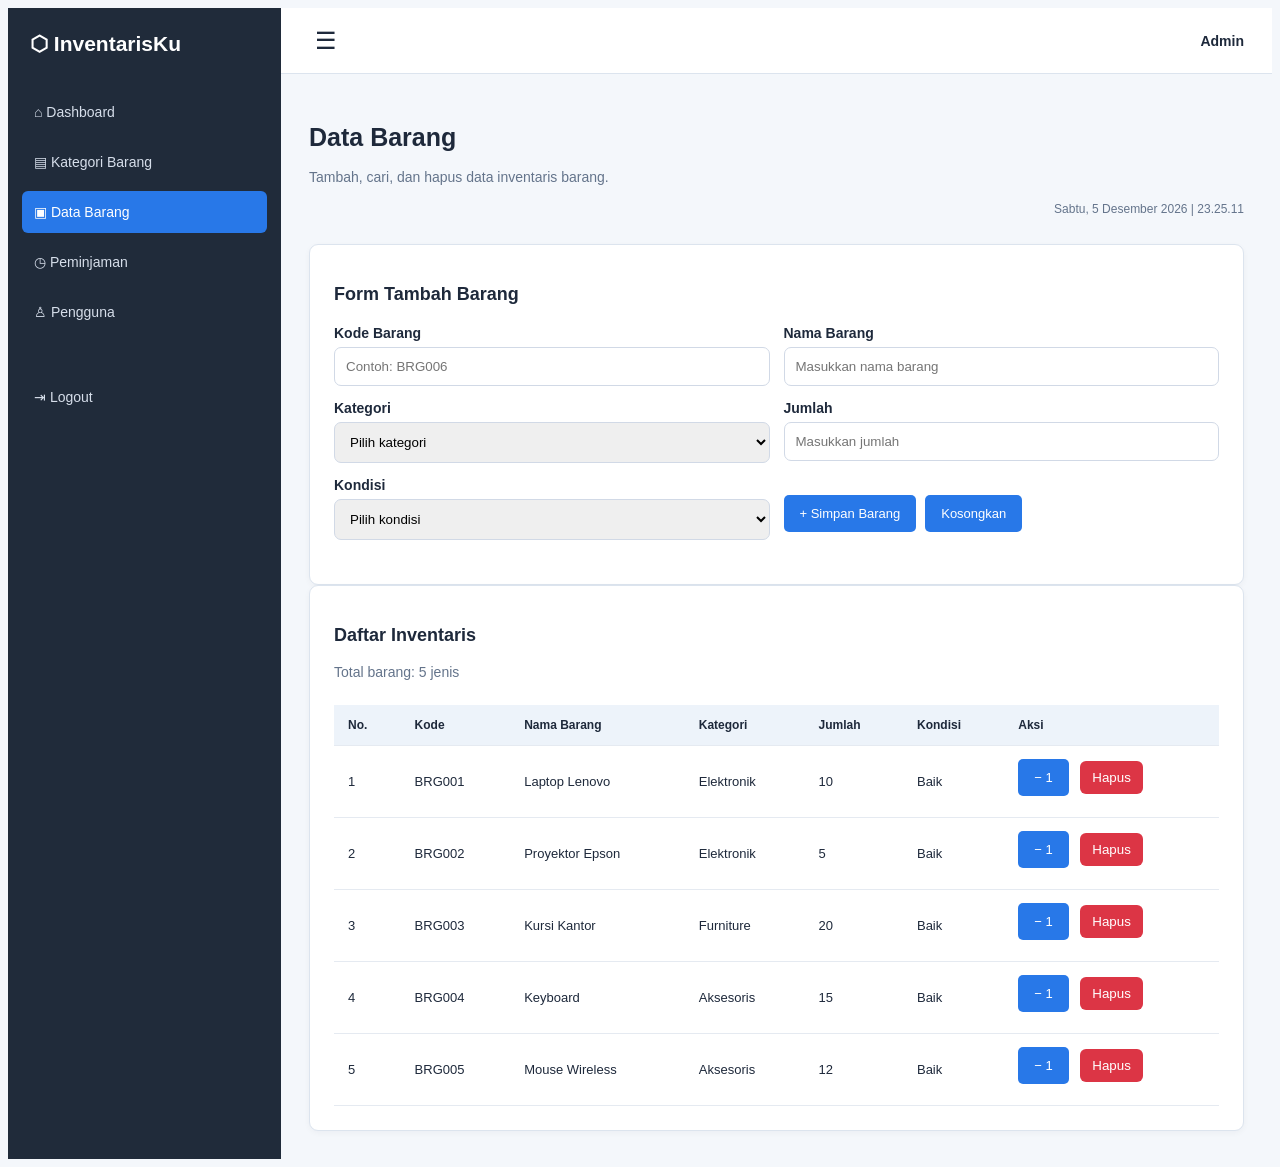
==== commit ea8b6fae: "Menambahkan fitur tambah dan hapus barang" ====
--- a/pages/barang.html
+++ b/pages/barang.html
@@ -5,158 +5,256 @@
     <meta name="viewport" content="width=device-width, initial-scale=1.0">
     <title>Data Barang - InventarisKu</title>
     <link rel="stylesheet" href="../assets/css/style.css">
+    <style>
+        .form-barang {
+            display: grid;
+            grid-template-columns: repeat(2, minmax(0, 1fr));
+            gap: 14px;
+            margin: 20px 0;
+        }
+        .form-barang label {
+            display: block;
+            margin-bottom: 6px;
+            font-weight: 600;
+        }
+        .form-barang input,
+        .form-barang select {
+            width: 100%;
+            padding: 11px;
+            border: 1px solid #d1d9e6;
+            border-radius: 7px;
+            box-sizing: border-box;
+        }
+        .form-barang .button {
+            border: 0;
+            cursor: pointer;
+            margin-right: 5px;
+        }
+        .pesan {
+            margin: 12px 0;
+            color: #176b3a;
+        }
+        .aksi {
+            white-space: nowrap;
+        }
+        .hapus {
+            background: #dc3545 !important;
+            color: white !important;
+            border: 0;
+            padding: 9px 12px;
+            border-radius: 6px;
+            cursor: pointer;
+        }
+        @media (max-width: 600px) {
+            .form-barang { grid-template-columns: 1fr; }
+        }
+    </style>
 </head>
 <body>
-    <div class="layout">
-
-        <aside class="sidebar">
-            <h2>⬡ InventarisKu</h2>
-            <nav>
-                <a href="dashboard.html">⌂ Dashboard</a>
-                <a href="kategori.html">▤ Kategori Barang</a>
-                <a href="barang.html" class="active">▣ Data Barang</a>
-                <a href="peminjaman.html">◷ Peminjaman</a>
-                <a href="pengguna.html">♙ Pengguna</a>
-                <a href="login.html" class="logout">⇥ Logout</a>
-            </nav>
-        </aside>
-
-        <main class="main-content">
-            <header class="topbar">
-                <button type="button" id="menuToggle">☰</button>
-                <span>Admin ▾</span>
-            </header>
-
-            <section class="content">
-                <div class="welcome">
-                    <h1>Data Barang</h1>
-                    <p>Kelola seluruh barang inventaris yang tersedia.</p>
-                    <p id="tanggalWaktu"></p>
+<div class="layout">
+    <aside class="sidebar">
+        <h2>⬡ InventarisKu</h2>
+        <nav>
+            <a href="dashboard.html">⌂ Dashboard</a>
+            <a href="kategori.html">▤ Kategori Barang</a>
+            <a href="barang.html" class="active">▣ Data Barang</a>
+            <a href="peminjaman.html">◷ Peminjaman</a>
+            <a href="pengguna.html">♙ Pengguna</a>
+            <a href="login.html" class="logout">⇥ Logout</a>
+        </nav>
+    </aside>
+
+    <main class="main-content">
+        <header class="topbar">
+            <button type="button" id="menuToggle">☰</button>
+            <span>Admin</span>
+        </header>
+
+        <section class="content">
+            <div class="welcome">
+                <h1>Data Barang</h1>
+                <p>Tambah, cari, dan hapus data inventaris barang.</p>
+                <p id="tanggalWaktu"></p>
+            </div>
+
+            <section class="panel">
+                <h2>Form Tambah Barang</h2>
+                <form id="formBarang" class="form-barang">
+                    <div>
+                        <label for="kode">Kode Barang</label>
+                        <input id="kode" required placeholder="Contoh: BRG006">
+                    </div>
+                    <div>
+                        <label for="nama">Nama Barang</label>
+                        <input id="nama" required placeholder="Masukkan nama barang">
+                    </div>
+                    <div>
+                        <label for="kategori">Kategori</label>
+                        <select id="kategori" required>
+                            <option value="">Pilih kategori</option>
+                            <option>Elektronik</option>
+                            <option>Furniture</option>
+                            <option>Aksesoris</option>
+                            <option>Alat Tulis</option>
+                            <option>Lainnya</option>
+                        </select>
+                    </div>
+                    <div>
+                        <label for="jumlah">Jumlah</label>
+                        <input id="jumlah" type="number" min="1" required placeholder="Masukkan jumlah">
+                    </div>
+                    <div>
+                        <label for="kondisi">Kondisi</label>
+                        <select id="kondisi" required>
+                            <option value="">Pilih kondisi</option>
+                            <option>Baik</option>
+                            <option>Rusak Ringan</option>
+                            <option>Rusak Berat</option>
+                        </select>
+                    </div>
+                    <div style="align-self:end">
+                        <button class="button" type="submit">+ Simpan Barang</button>
+                        <button class="button" type="reset">Kosongkan</button>
+                    </div>
+                </form>
+                <p id="pesan" class="pesan" role="status"></p>
+            </section>
+
+            <section class="panel">
+                <h2>Daftar Inventaris</h2>
+                <p id="totalBarang">Total barang: 0 jenis</p>
+                <div style="overflow-x:auto">
+                    <table>
+                        <thead>
+                            <tr>
+                                <th>No.</th>
+                                <th>Kode</th>
+                                <th>Nama Barang</th>
+                                <th>Kategori</th>
+                                <th>Jumlah</th>
+                                <th>Kondisi</th>
+                                <th>Aksi</th>
+                            </tr>
+                        </thead>
+                        <tbody id="daftarBarang"></tbody>
+                    </table>
                 </div>
-
-                <section class="panel">
-                    <div class="page-actions">
-                        <h2>Daftar Inventaris Barang</h2>
-                        <a href="form-barang.html" class="button">
-                            + Tambah Barang
-                        </a>
-                    </div>
-
-                    <div class="table-container">
-                        <table>
-                            <thead>
-                                <tr>
-                                    <th>No.</th>
-                                    <th>Kode Barang</th>
-                                    <th>Nama Barang</th>
-                                    <th>Kategori</th>
-                                    <th>Jumlah</th>
-                                    <th>Kondisi</th>
-                                    <th>Status</th>
-                                    <th>Aksi</th>
-                                </tr>
-                            </thead>
-
-                            <tbody>
-                                <tr>
-                                    <td>1</td>
-                                    <td>BRG001</td>
-                                    <td>Laptop Lenovo</td>
-                                    <td>Elektronik</td>
-                                    <td>10</td>
-                                    <td>Baik</td>
-                                    <td><span class="status tersedia">Tersedia</span></td>
-                                    <td>
-                                        <a href="form-barang.html" class="button">Edit</a>
-                                        <button type="button"
-                                            class="button btn-hapus"
-                                            onclick="hapusContoh(this)">Hapus</button>
-                                    </td>
-                                </tr>
-
-                                <tr>
-                                    <td>2</td>
-                                    <td>BRG002</td>
-                                    <td>Proyektor Epson</td>
-                                    <td>Elektronik</td>
-                                    <td>5</td>
-                                    <td>Baik</td>
-                                    <td><span class="status tersedia">Tersedia</span></td>
-                                    <td>
-                                        <a href="form-barang.html" class="button">Edit</a>
-                                        <button type="button"
-                                            class="button btn-hapus"
-                                            onclick="hapusContoh(this)">Hapus</button>
-                                    </td>
-                                </tr>
-
-                                <tr>
-                                    <td>3</td>
-                                    <td>BRG003</td>
-                                    <td>Kursi Kantor</td>
-                                    <td>Furniture</td>
-                                    <td>20</td>
-                                    <td>Baik</td>
-                                    <td><span class="status dipinjam">Sebagian Dipinjam</span></td>
-                                    <td>
-                                        <a href="form-barang.html" class="button">Edit</a>
-                                        <button type="button"
-                                            class="button btn-hapus"
-                                            onclick="hapusContoh(this)">Hapus</button>
-                                    </td>
-                                </tr>
-
-                                <tr>
-                                    <td>4</td>
-                                    <td>BRG004</td>
-                                    <td>Keyboard</td>
-                                    <td>Aksesoris</td>
-                                    <td>15</td>
-                                    <td>Baik</td>
-                                    <td><span class="status tersedia">Tersedia</span></td>
-                                    <td>
-                                        <a href="form-barang.html" class="button">Edit</a>
-                                        <button type="button"
-                                            class="button btn-hapus"
-                                            onclick="hapusContoh(this)">Hapus</button>
-                                    </td>
-                                </tr>
-
-                                <tr>
-                                    <td>5</td>
-                                    <td>BRG005</td>
-                                    <td>Mouse Wireless</td>
-                                    <td>Aksesoris</td>
-                                    <td>12</td>
-                                    <td>Baik</td>
-                                    <td><span class="status tersedia">Tersedia</span></td>
-                                    <td>
-                                        <a href="form-barang.html" class="button">Edit</a>
-                                        <button type="button"
-                                            class="button btn-hapus"
-                                            onclick="hapusContoh(this)">Hapus</button>
-                                    </td>
-                                </tr>
-                            </tbody>
-                        </table>
-                    </div>
-
-                    <p class="note">
-                        Catatan: data di atas merupakan data contoh untuk tampilan
-                        awal dan belum tersimpan ke database.
-                    </p>
-                </section>
             </section>
-        </main>
-    </div>
-
-    <script src="../assets/js/script.js"></script>
-    <script>
-        function hapusContoh(tombol) {
-            if (confirm("Yakin ingin menghapus baris contoh ini?")) {
-                tombol.closest("tr").remove();
+        </section>
+    </main>
+</div>
+
+<script src="../assets/js/script.js"></script>
+<script>
+const dataAwal = [
+    {kode:"BRG001", nama:"Laptop Lenovo", kategori:"Elektronik", jumlah:10, kondisi:"Baik"},
+    {kode:"BRG002", nama:"Proyektor Epson", kategori:"Elektronik", jumlah:5, kondisi:"Baik"},
+    {kode:"BRG003", nama:"Kursi Kantor", kategori:"Furniture", jumlah:20, kondisi:"Baik"},
+    {kode:"BRG004", nama:"Keyboard", kategori:"Aksesoris", jumlah:15, kondisi:"Baik"},
+    {kode:"BRG005", nama:"Mouse Wireless", kategori:"Aksesoris", jumlah:12, kondisi:"Baik"}
+];
+
+let barang = JSON.parse(localStorage.getItem("inventarisku_barang") || "null");
+if (!Array.isArray(barang)) {
+    barang = dataAwal;
+    simpanData();
+}
+
+function simpanData() {
+    localStorage.setItem("inventarisku_barang", JSON.stringify(barang));
+}
+
+function buatSel(teks) {
+    const td = document.createElement("td");
+    td.textContent = teks;
+    return td;
+}
+
+function tampilkanBarang() {
+    const tabel = document.getElementById("daftarBarang");
+    tabel.replaceChildren();
+
+    barang.forEach((item, index) => {
+        const baris = document.createElement("tr");
+        baris.appendChild(buatSel(index + 1));
+        baris.appendChild(buatSel(item.kode));
+        baris.appendChild(buatSel(item.nama));
+        baris.appendChild(buatSel(item.kategori));
+        baris.appendChild(buatSel(item.jumlah));
+        baris.appendChild(buatSel(item.kondisi));
+
+        const aksi = document.createElement("td");
+        aksi.className = "aksi";
+
+        const tombolKurang = document.createElement("button");
+        tombolKurang.textContent = "− 1";
+        tombolKurang.className = "button";
+        tombolKurang.type = "button";
+        tombolKurang.title = "Kurangi jumlah satu";
+        tombolKurang.onclick = () => {
+            if (barang[index].jumlah > 1) {
+                barang[index].jumlah--;
+                simpanData();
+                tampilkanBarang();
+                document.getElementById("pesan").textContent =
+                    "Jumlah barang berhasil dikurangi satu.";
+            } else {
+                alert("Jumlah sudah 1. Gunakan Hapus jika ingin menghapus jenis barang.");
             }
-        }
-    </script>
+        };
+
+        const tombolHapus = document.createElement("button");
+        tombolHapus.textContent = "Hapus";
+        tombolHapus.className = "hapus";
+        tombolHapus.type = "button";
+        tombolHapus.onclick = () => {
+            if (confirm("Yakin ingin menghapus " + barang[index].nama + "?")) {
+                barang.splice(index, 1);
+                simpanData();
+                tampilkanBarang();
+                document.getElementById("pesan").textContent =
+                    "Data barang berhasil dihapus.";
+            }
+        };
+
+        aksi.append(tombolKurang, document.createTextNode(" "), tombolHapus);
+        baris.appendChild(aksi);
+        tabel.appendChild(baris);
+    });
+
+    document.getElementById("totalBarang").textContent =
+        "Total barang: " + barang.length + " jenis";
+}
+
+document.getElementById("formBarang").addEventListener("submit", function(event) {
+    event.preventDefault();
+
+    const kode = document.getElementById("kode").value.trim();
+    const nama = document.getElementById("nama").value.trim();
+    const kategori = document.getElementById("kategori").value;
+    const jumlah = Number(document.getElementById("jumlah").value);
+    const kondisi = document.getElementById("kondisi").value;
+    const pesan = document.getElementById("pesan");
+
+    if (barang.some(item => item.kode.toLowerCase() === kode.toLowerCase())) {
+        pesan.textContent = "Kode barang sudah digunakan. Gunakan kode lain.";
+        return;
+    }
+
+    if (!kode || !nama || !kategori || !kondisi ||
+        !Number.isInteger(jumlah) || jumlah < 1) {
+        pesan.textContent = "Periksa kembali semua isian.";
+        return;
+    }
+
+    barang.push({kode, nama, kategori, jumlah, kondisi});
+    simpanData();
+    tampilkanBarang();
+    this.reset();
+    pesan.textContent = "Barang berhasil ditambahkan!";
+});
+
+tampilkanBarang();
+</script>
 </body>
 </html>
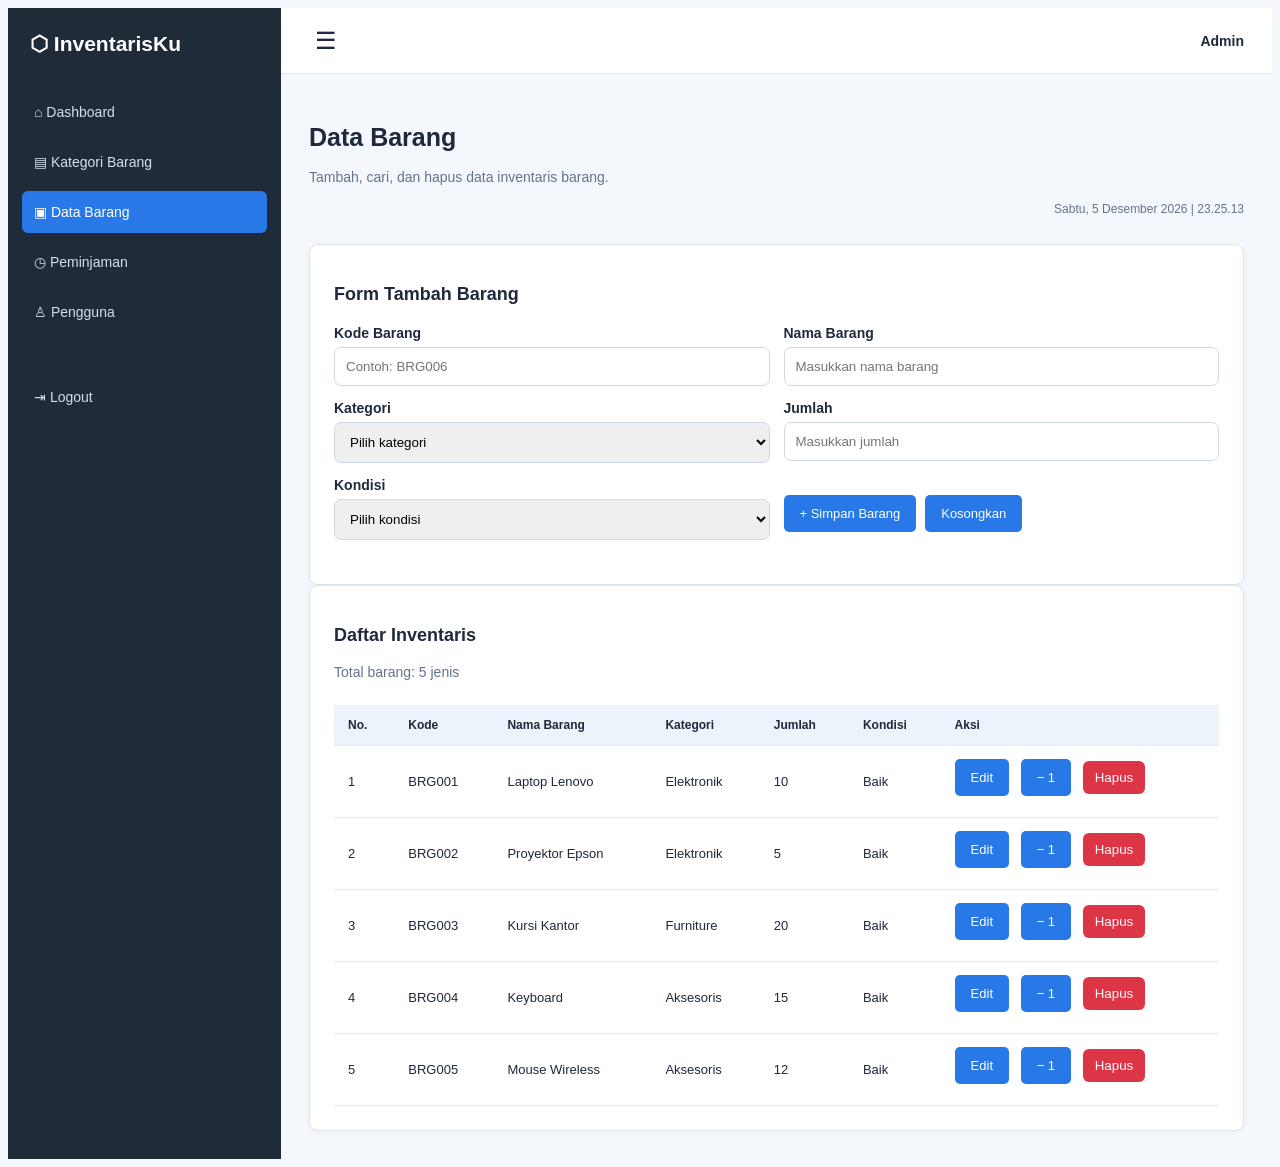
==== commit 03a15d10: "Menambahkan fitur edit data barang Added edit and delete functionality for barang items, including U" ====
--- a/pages/barang.html
+++ b/pages/barang.html
@@ -155,10 +155,13 @@
 ];
 
 let barang = JSON.parse(localStorage.getItem("inventarisku_barang") || "null");
+
 if (!Array.isArray(barang)) {
     barang = dataAwal;
     simpanData();
 }
+
+let kodeSedangDiedit = null;
 
 function simpanData() {
     localStorage.setItem("inventarisku_barang", JSON.stringify(barang));
@@ -176,6 +179,7 @@
 
     barang.forEach((item, index) => {
         const baris = document.createElement("tr");
+
         baris.appendChild(buatSel(index + 1));
         baris.appendChild(buatSel(item.kode));
         baris.appendChild(buatSel(item.nama));
@@ -186,11 +190,42 @@
         const aksi = document.createElement("td");
         aksi.className = "aksi";
 
+        // Tombol edit
+        const tombolEdit = document.createElement("button");
+        tombolEdit.textContent = "Edit";
+        tombolEdit.className = "button";
+        tombolEdit.type = "button";
+
+        tombolEdit.onclick = () => {
+            kodeSedangDiedit = item.kode;
+
+            document.getElementById("kode").value = item.kode;
+            document.getElementById("nama").value = item.nama;
+            document.getElementById("kategori").value = item.kategori;
+            document.getElementById("jumlah").value = item.jumlah;
+            document.getElementById("kondisi").value = item.kondisi;
+
+            document.querySelector("#formBarang button[type='submit']")
+                .textContent = "Simpan Perubahan";
+
+            document.getElementById("pesan").textContent =
+                "Mode edit: ubah data barang, lalu klik Simpan Perubahan.";
+
+            document.getElementById("kode").readOnly = true;
+            document.getElementById("nama").focus();
+
+            document.getElementById("formBarang").scrollIntoView({
+                behavior: "smooth",
+                block: "start"
+            });
+        };
+
+        // Tombol kurangi stok
         const tombolKurang = document.createElement("button");
         tombolKurang.textContent = "− 1";
         tombolKurang.className = "button";
         tombolKurang.type = "button";
-        tombolKurang.title = "Kurangi jumlah satu";
+
         tombolKurang.onclick = () => {
             if (barang[index].jumlah > 1) {
                 barang[index].jumlah--;
@@ -199,31 +234,55 @@
                 document.getElementById("pesan").textContent =
                     "Jumlah barang berhasil dikurangi satu.";
             } else {
-                alert("Jumlah sudah 1. Gunakan Hapus jika ingin menghapus jenis barang.");
+                alert("Jumlah sudah 1. Gunakan Hapus untuk menghapus barang.");
             }
         };
 
+        // Tombol hapus
         const tombolHapus = document.createElement("button");
         tombolHapus.textContent = "Hapus";
         tombolHapus.className = "hapus";
         tombolHapus.type = "button";
+
         tombolHapus.onclick = () => {
-            if (confirm("Yakin ingin menghapus " + barang[index].nama + "?")) {
+            if (confirm("Yakin ingin menghapus " + item.nama + "?")) {
                 barang.splice(index, 1);
                 simpanData();
+
+                if (kodeSedangDiedit === item.kode) {
+                    batalkanEdit();
+                }
+
                 tampilkanBarang();
                 document.getElementById("pesan").textContent =
                     "Data barang berhasil dihapus.";
             }
         };
 
-        aksi.append(tombolKurang, document.createTextNode(" "), tombolHapus);
+        aksi.append(
+            tombolEdit,
+            document.createTextNode(" "),
+            tombolKurang,
+            document.createTextNode(" "),
+            tombolHapus
+        );
+
         baris.appendChild(aksi);
         tabel.appendChild(baris);
     });
 
     document.getElementById("totalBarang").textContent =
         "Total barang: " + barang.length + " jenis";
+}
+
+function batalkanEdit() {
+    kodeSedangDiedit = null;
+
+    document.getElementById("formBarang").reset();
+    document.getElementById("kode").readOnly = false;
+
+    document.querySelector("#formBarang button[type='submit']")
+        .textContent = "+ Simpan Barang";
 }
 
 document.getElementById("formBarang").addEventListener("submit", function(event) {
@@ -236,14 +295,33 @@
     const kondisi = document.getElementById("kondisi").value;
     const pesan = document.getElementById("pesan");
 
-    if (barang.some(item => item.kode.toLowerCase() === kode.toLowerCase())) {
-        pesan.textContent = "Kode barang sudah digunakan. Gunakan kode lain.";
+    if (!kode || !nama || !kategori || !kondisi ||
+        !Number.isInteger(jumlah) || jumlah < 1) {
+        pesan.textContent = "Periksa kembali semua isian. Jumlah minimal 1.";
         return;
     }
 
-    if (!kode || !nama || !kategori || !kondisi ||
-        !Number.isInteger(jumlah) || jumlah < 1) {
-        pesan.textContent = "Periksa kembali semua isian.";
+    if (kodeSedangDiedit !== null) {
+        const index = barang.findIndex(
+            item => item.kode === kodeSedangDiedit
+        );
+
+        if (index !== -1) {
+            barang[index] = {kode, nama, kategori, jumlah, kondisi};
+        }
+
+        simpanData();
+        batalkanEdit();
+        tampilkanBarang();
+
+        pesan.textContent = "Perubahan data barang berhasil disimpan!";
+        return;
+    }
+
+    if (barang.some(
+        item => item.kode.toLowerCase() === kode.toLowerCase()
+    )) {
+        pesan.textContent = "Kode barang sudah digunakan. Gunakan kode lain.";
         return;
     }
 
@@ -251,7 +329,16 @@
     simpanData();
     tampilkanBarang();
     this.reset();
+
     pesan.textContent = "Barang berhasil ditambahkan!";
+});
+
+document.getElementById("formBarang").addEventListener("reset", function() {
+    kodeSedangDiedit = null;
+    document.getElementById("kode").readOnly = false;
+
+    document.querySelector("#formBarang button[type='submit']")
+        .textContent = "+ Simpan Barang";
 });
 
 tampilkanBarang();
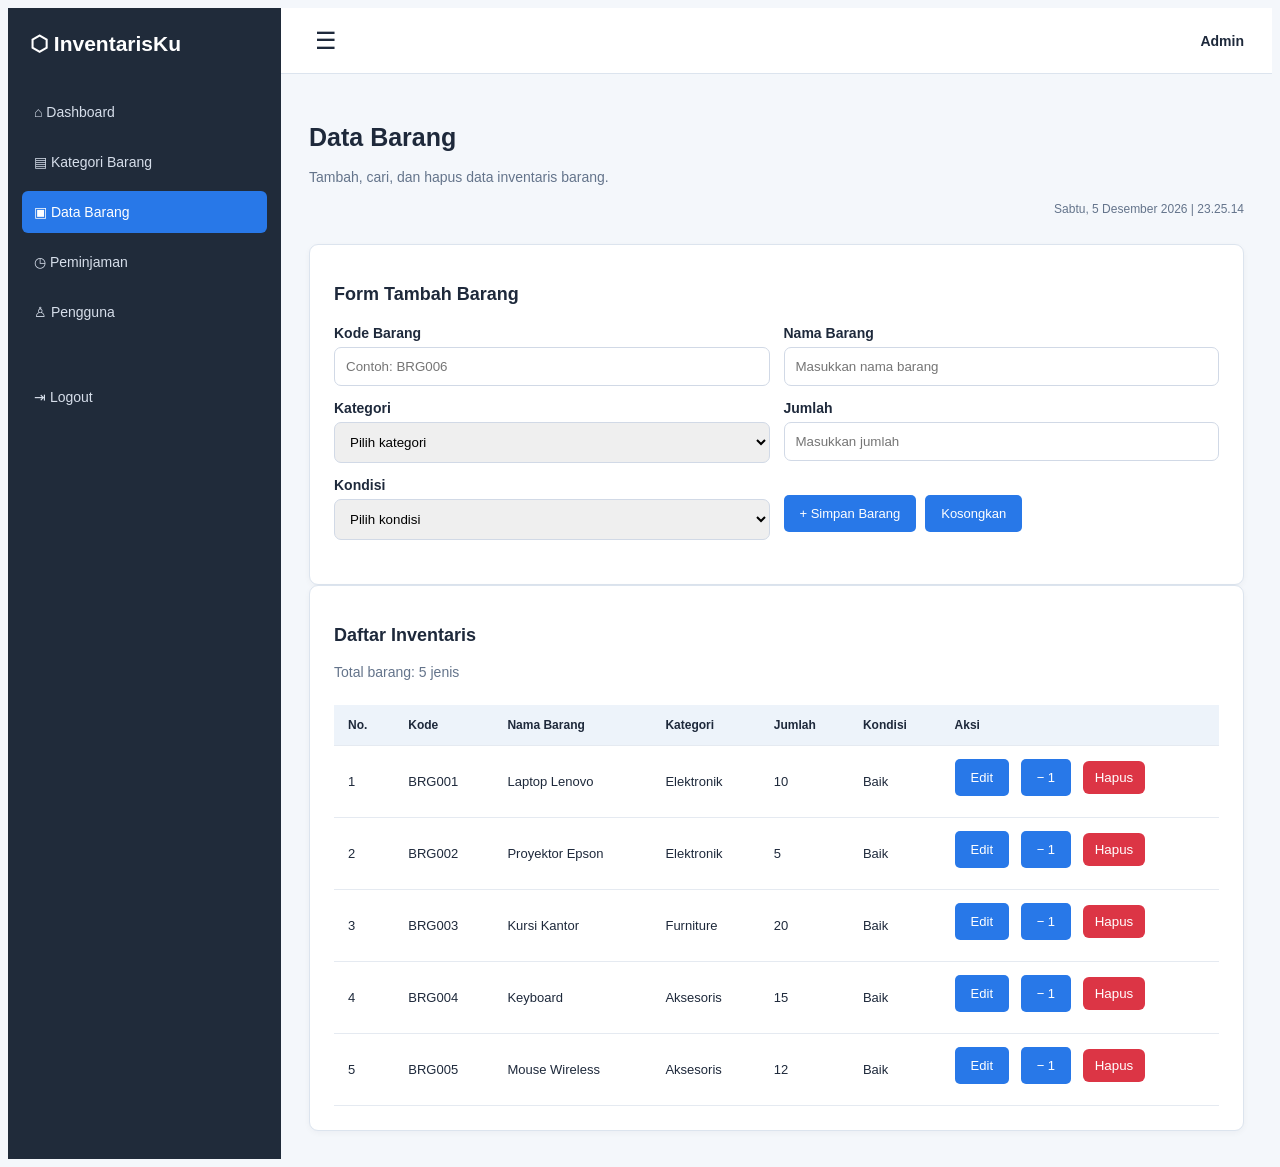
==== commit 7b30d512: "Menambahkan fitur edit data barang" ====
--- a/pages/barang.html
+++ b/pages/barang.html
@@ -238,7 +238,6 @@
             }
         };
 
-        // Tombol hapus
         const tombolHapus = document.createElement("button");
         tombolHapus.textContent = "Hapus";
         tombolHapus.className = "hapus";
@@ -306,16 +305,21 @@
             item => item.kode === kodeSedangDiedit
         );
 
-        if (index !== -1) {
-            barang[index] = {kode, nama, kategori, jumlah, kondisi};
-        }
-
-        simpanData();
-        batalkanEdit();
-        tampilkanBarang();
-
-        pesan.textContent = "Perubahan data barang berhasil disimpan!";
-        return;
+       if (index !== -1) {
+    barang[index] = {kode, nama, kategori, jumlah, kondisi};
+    }
+
+    simpanData();
+    kodeSedangDiedit = null;
+    document.getElementById("formBarang").reset();
+    document.getElementById("kode").readOnly = false;
+
+    document.querySelector("#formBarang button[type='submit']")
+    .textContent = "+ Simpan Barang";
+
+    tampilkanBarang();
+    pesan.textContent = "Perubahan barang berhasil disimpan!";
+    return;
     }
 
     if (barang.some(
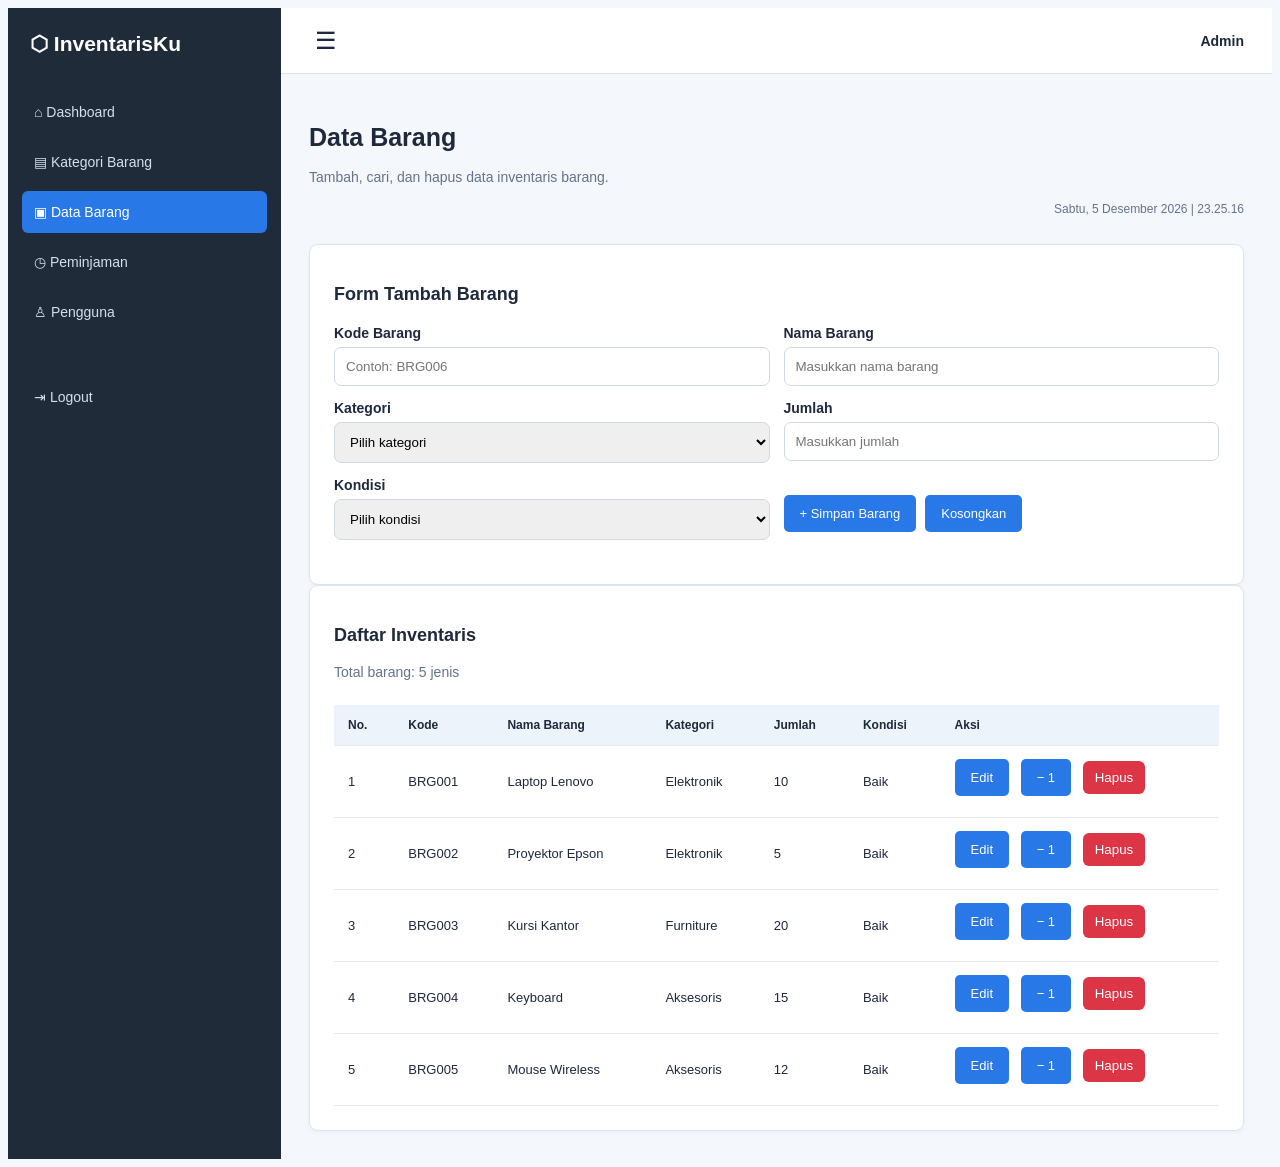
==== commit 022a316e: "Implement storage event listener for barang updates Add storage event listener to update barang data" ====
--- a/pages/barang.html
+++ b/pages/barang.html
@@ -318,6 +318,7 @@
     .textContent = "+ Simpan Barang";
 
     tampilkanBarang();
+        
     pesan.textContent = "Perubahan barang berhasil disimpan!";
     return;
     }
@@ -345,6 +346,21 @@
         .textContent = "+ Simpan Barang";
 });
 
+window.addEventListener("storage", function(event) {
+    if (event.key === "inventarisku_barang") {
+        try {
+            const dataTerbaru = JSON.parse(event.newValue || "[]");
+
+            if (Array.isArray(dataTerbaru)) {
+                barang = dataTerbaru;
+                tampilkanBarang();
+            }
+        } catch (error) {
+            console.error("Gagal membaca data barang:", error);
+        }
+    }
+});
+
 tampilkanBarang();
 </script>
 </body>
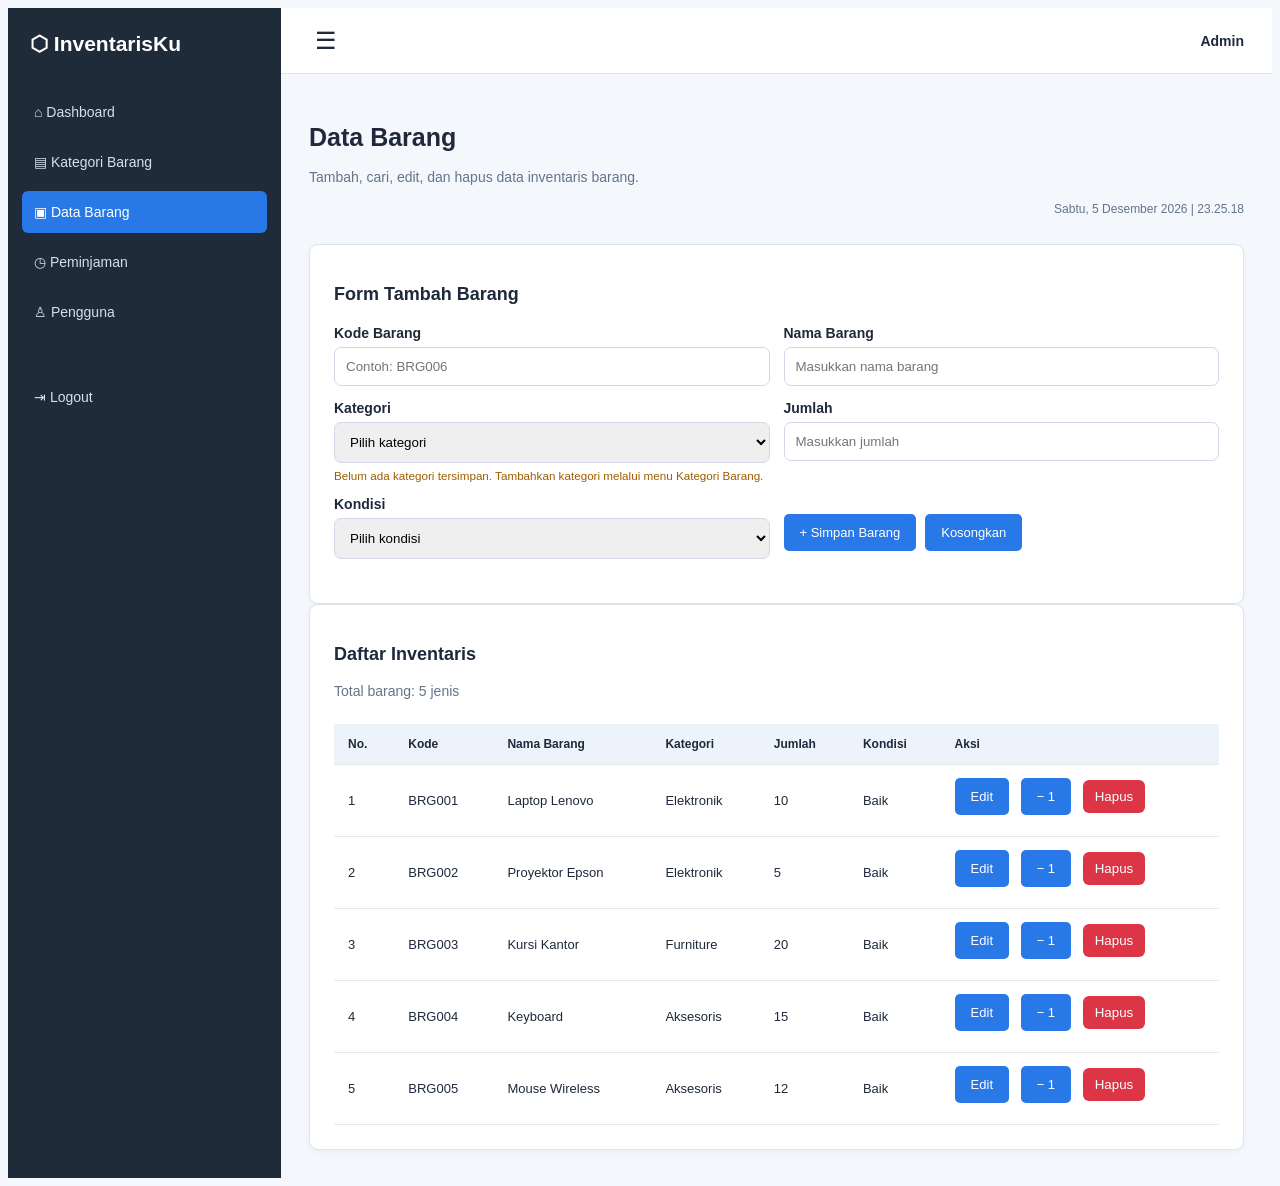
==== commit 16390d0a: "habis ubah susunan" ====
--- a/pages/barang.html
+++ b/pages/barang.html
@@ -5,6 +5,7 @@
     <meta name="viewport" content="width=device-width, initial-scale=1.0">
     <title>Data Barang - InventarisKu</title>
     <link rel="stylesheet" href="../assets/css/style.css">
+
     <style>
         .form-barang {
             display: grid;
@@ -12,11 +13,13 @@
             gap: 14px;
             margin: 20px 0;
         }
+
         .form-barang label {
             display: block;
             margin-bottom: 6px;
             font-weight: 600;
         }
+
         .form-barang input,
         .form-barang select {
             width: 100%;
@@ -25,18 +28,22 @@
             border-radius: 7px;
             box-sizing: border-box;
         }
+
         .form-barang .button {
             border: 0;
             cursor: pointer;
             margin-right: 5px;
         }
+
         .pesan {
             margin: 12px 0;
             color: #176b3a;
         }
+
         .aksi {
             white-space: nowrap;
         }
+
         .hapus {
             background: #dc3545 !important;
             color: white !important;
@@ -45,13 +52,18 @@
             border-radius: 6px;
             cursor: pointer;
         }
+
         @media (max-width: 600px) {
-            .form-barang { grid-template-columns: 1fr; }
+            .form-barang {
+                grid-template-columns: 1fr;
+            }
         }
     </style>
 </head>
+
 <body>
 <div class="layout">
+
     <aside class="sidebar">
         <h2>⬡ InventarisKu</h2>
         <nav>
@@ -71,58 +83,84 @@
         </header>
 
         <section class="content">
+
             <div class="welcome">
                 <h1>Data Barang</h1>
-                <p>Tambah, cari, dan hapus data inventaris barang.</p>
+                <p>Tambah, cari, edit, dan hapus data inventaris barang.</p>
                 <p id="tanggalWaktu"></p>
             </div>
 
             <section class="panel">
                 <h2>Form Tambah Barang</h2>
+
                 <form id="formBarang" class="form-barang">
+
                     <div>
                         <label for="kode">Kode Barang</label>
-                        <input id="kode" required placeholder="Contoh: BRG006">
+                        <input
+                            id="kode"
+                            required
+                            placeholder="Contoh: BRG006"
+                        >
                     </div>
+
                     <div>
                         <label for="nama">Nama Barang</label>
-                        <input id="nama" required placeholder="Masukkan nama barang">
+                        <input
+                            id="nama"
+                            required
+                            placeholder="Masukkan nama barang"
+                        >
                     </div>
+
                     <div>
                         <label for="kategori">Kategori</label>
                         <select id="kategori" required>
                             <option value="">Pilih kategori</option>
-                            <option>Elektronik</option>
-                            <option>Furniture</option>
-                            <option>Aksesoris</option>
-                            <option>Alat Tulis</option>
-                            <option>Lainnya</option>
                         </select>
+                        <small id="infoKategori"></small>
                     </div>
+
                     <div>
                         <label for="jumlah">Jumlah</label>
-                        <input id="jumlah" type="number" min="1" required placeholder="Masukkan jumlah">
+                        <input
+                            id="jumlah"
+                            type="number"
+                            min="1"
+                            step="1"
+                            required
+                            placeholder="Masukkan jumlah"
+                        >
                     </div>
+
                     <div>
                         <label for="kondisi">Kondisi</label>
                         <select id="kondisi" required>
                             <option value="">Pilih kondisi</option>
-                            <option>Baik</option>
-                            <option>Rusak Ringan</option>
-                            <option>Rusak Berat</option>
+                            <option value="Baik">Baik</option>
+                            <option value="Rusak Ringan">Rusak Ringan</option>
+                            <option value="Rusak Berat">Rusak Berat</option>
                         </select>
                     </div>
+
                     <div style="align-self:end">
-                        <button class="button" type="submit">+ Simpan Barang</button>
-                        <button class="button" type="reset">Kosongkan</button>
+                        <button class="button" type="submit">
+                            + Simpan Barang
+                        </button>
+                        <button class="button" type="reset">
+                            Kosongkan
+                        </button>
                     </div>
+
                 </form>
+
                 <p id="pesan" class="pesan" role="status"></p>
             </section>
 
             <section class="panel">
                 <h2>Daftar Inventaris</h2>
                 <p id="totalBarang">Total barang: 0 jenis</p>
+
                 <div style="overflow-x:auto">
                     <table>
                         <thead>
@@ -140,23 +178,68 @@
                     </table>
                 </div>
             </section>
+
         </section>
     </main>
 </div>
 
 <script src="../assets/js/script.js"></script>
+
 <script>
+const KUNCI_BARANG = "inventarisku_barang";
+const KUNCI_KATEGORI = "inventarisku_kategori";
+
 const dataAwal = [
-    {kode:"BRG001", nama:"Laptop Lenovo", kategori:"Elektronik", jumlah:10, kondisi:"Baik"},
-    {kode:"BRG002", nama:"Proyektor Epson", kategori:"Elektronik", jumlah:5, kondisi:"Baik"},
-    {kode:"BRG003", nama:"Kursi Kantor", kategori:"Furniture", jumlah:20, kondisi:"Baik"},
-    {kode:"BRG004", nama:"Keyboard", kategori:"Aksesoris", jumlah:15, kondisi:"Baik"},
-    {kode:"BRG005", nama:"Mouse Wireless", kategori:"Aksesoris", jumlah:12, kondisi:"Baik"}
+    {
+        kode: "BRG001",
+        nama: "Laptop Lenovo",
+        kategori: "Elektronik",
+        jumlah: 10,
+        kondisi: "Baik"
+    },
+    {
+        kode: "BRG002",
+        nama: "Proyektor Epson",
+        kategori: "Elektronik",
+        jumlah: 5,
+        kondisi: "Baik"
+    },
+    {
+        kode: "BRG003",
+        nama: "Kursi Kantor",
+        kategori: "Furniture",
+        jumlah: 20,
+        kondisi: "Baik"
+    },
+    {
+        kode: "BRG004",
+        nama: "Keyboard",
+        kategori: "Aksesoris",
+        jumlah: 15,
+        kondisi: "Baik"
+    },
+    {
+        kode: "BRG005",
+        nama: "Mouse Wireless",
+        kategori: "Aksesoris",
+        jumlah: 12,
+        kondisi: "Baik"
+    }
 ];
 
-let barang = JSON.parse(localStorage.getItem("inventarisku_barang") || "null");
-
-if (!Array.isArray(barang)) {
+function bacaArray(kunci) {
+    try {
+        const data = JSON.parse(localStorage.getItem(kunci) || "null");
+        return Array.isArray(data) ? data : null;
+    } catch (error) {
+        console.error("Gagal membaca " + kunci, error);
+        return null;
+    }
+}
+
+let barang = bacaArray(KUNCI_BARANG);
+
+if (barang === null) {
     barang = dataAwal;
     simpanData();
 }
@@ -164,13 +247,92 @@
 let kodeSedangDiedit = null;
 
 function simpanData() {
-    localStorage.setItem("inventarisku_barang", JSON.stringify(barang));
+    localStorage.setItem(KUNCI_BARANG, JSON.stringify(barang));
 }
 
 function buatSel(teks) {
     const td = document.createElement("td");
-    td.textContent = teks;
+    td.textContent = teks ?? "";
     return td;
+}
+
+function ambilNamaKategori(item) {
+    if (typeof item === "string") {
+        return item.trim();
+    }
+
+    if (item && typeof item === "object") {
+        const nama =
+            item.nama ??
+            item.kategori ??
+            item.namaKategori ??
+            item.nama_kategori;
+
+        if (typeof nama === "string") {
+            return nama.trim();
+        }
+    }
+
+    return "";
+}
+
+function tampilkanPilihanKategori() {
+    const select = document.getElementById("kategori");
+    const info = document.getElementById("infoKategori");
+    const pilihanSebelumnya = select.value;
+
+    const dataKategori = bacaArray(KUNCI_KATEGORI) || [];
+    const daftarNama = [
+        ...new Set(
+            dataKategori
+                .map(ambilNamaKategori)
+                .filter(nama => nama !== "")
+        )
+    ];
+
+    select.replaceChildren();
+
+    const pilihanAwal = document.createElement("option");
+    pilihanAwal.value = "";
+    pilihanAwal.textContent = "Pilih kategori";
+    select.appendChild(pilihanAwal);
+
+    daftarNama.forEach(nama => {
+        const opsi = document.createElement("option");
+        opsi.value = nama;
+        opsi.textContent = nama;
+        select.appendChild(opsi);
+    });
+
+    barang.forEach(item => {
+        const nama = String(item.kategori || "").trim();
+
+        if (
+            nama &&
+            ![...select.options].some(opsi => opsi.value === nama)
+        ) {
+            const opsi = document.createElement("option");
+            opsi.value = nama;
+            opsi.textContent = nama + " (kategori lama)";
+            select.appendChild(opsi);
+        }
+    });
+
+    if (
+        [...select.options].some(
+            opsi => opsi.value === pilihanSebelumnya
+        )
+    ) {
+        select.value = pilihanSebelumnya;
+    }
+
+    info.textContent = daftarNama.length
+        ? "Pilihan mengikuti kategori yang tersimpan."
+        : "Belum ada kategori tersimpan. Tambahkan kategori melalui menu Kategori Barang.";
+
+    info.style.display = "block";
+    info.style.marginTop = "6px";
+    info.style.color = daftarNama.length ? "#176b3a" : "#a15c00";
 }
 
 function tampilkanBarang() {
@@ -190,13 +352,14 @@
         const aksi = document.createElement("td");
         aksi.className = "aksi";
 
-        // Tombol edit
         const tombolEdit = document.createElement("button");
         tombolEdit.textContent = "Edit";
         tombolEdit.className = "button";
         tombolEdit.type = "button";
 
         tombolEdit.onclick = () => {
+            tampilkanPilihanKategori();
+
             kodeSedangDiedit = item.kode;
 
             document.getElementById("kode").value = item.kode;
@@ -205,11 +368,12 @@
             document.getElementById("jumlah").value = item.jumlah;
             document.getElementById("kondisi").value = item.kondisi;
 
-            document.querySelector("#formBarang button[type='submit']")
-                .textContent = "Simpan Perubahan";
+            document.querySelector(
+                "#formBarang button[type='submit']"
+            ).textContent = "Simpan Perubahan";
 
             document.getElementById("pesan").textContent =
-                "Mode edit: ubah data barang, lalu klik Simpan Perubahan.";
+                "Mode edit: ubah data, lalu klik Simpan Perubahan.";
 
             document.getElementById("kode").readOnly = true;
             document.getElementById("nama").focus();
@@ -220,7 +384,6 @@
             });
         };
 
-        // Tombol kurangi stok
         const tombolKurang = document.createElement("button");
         tombolKurang.textContent = "− 1";
         tombolKurang.className = "button";
@@ -231,10 +394,13 @@
                 barang[index].jumlah--;
                 simpanData();
                 tampilkanBarang();
+
                 document.getElementById("pesan").textContent =
                     "Jumlah barang berhasil dikurangi satu.";
             } else {
-                alert("Jumlah sudah 1. Gunakan Hapus untuk menghapus barang.");
+                alert(
+                    "Jumlah sudah 1. Gunakan Hapus untuk menghapus barang."
+                );
             }
         };
 
@@ -252,7 +418,9 @@
                     batalkanEdit();
                 }
 
+                tampilkanPilihanKategori();
                 tampilkanBarang();
+
                 document.getElementById("pesan").textContent =
                     "Data barang berhasil dihapus.";
             }
@@ -280,88 +448,126 @@
     document.getElementById("formBarang").reset();
     document.getElementById("kode").readOnly = false;
 
-    document.querySelector("#formBarang button[type='submit']")
-        .textContent = "+ Simpan Barang";
-}
-
-document.getElementById("formBarang").addEventListener("submit", function(event) {
-    event.preventDefault();
-
-    const kode = document.getElementById("kode").value.trim();
-    const nama = document.getElementById("nama").value.trim();
-    const kategori = document.getElementById("kategori").value;
-    const jumlah = Number(document.getElementById("jumlah").value);
-    const kondisi = document.getElementById("kondisi").value;
-    const pesan = document.getElementById("pesan");
-
-    if (!kode || !nama || !kategori || !kondisi ||
-        !Number.isInteger(jumlah) || jumlah < 1) {
-        pesan.textContent = "Periksa kembali semua isian. Jumlah minimal 1.";
-        return;
-    }
-
-    if (kodeSedangDiedit !== null) {
-        const index = barang.findIndex(
-            item => item.kode === kodeSedangDiedit
+    document.querySelector(
+        "#formBarang button[type='submit']"
+    ).textContent = "+ Simpan Barang";
+}
+
+document.getElementById("formBarang").addEventListener(
+    "submit",
+    function(event) {
+        event.preventDefault();
+
+        const kode = document.getElementById("kode").value.trim();
+        const nama = document.getElementById("nama").value.trim();
+        const kategori = document.getElementById("kategori").value;
+        const jumlah = Number(
+            document.getElementById("jumlah").value
         );
-
-       if (index !== -1) {
-    barang[index] = {kode, nama, kategori, jumlah, kondisi};
-    }
-
-    simpanData();
-    kodeSedangDiedit = null;
-    document.getElementById("formBarang").reset();
-    document.getElementById("kode").readOnly = false;
-
-    document.querySelector("#formBarang button[type='submit']")
-    .textContent = "+ Simpan Barang";
-
-    tampilkanBarang();
-        
-    pesan.textContent = "Perubahan barang berhasil disimpan!";
-    return;
-    }
-
-    if (barang.some(
-        item => item.kode.toLowerCase() === kode.toLowerCase()
-    )) {
-        pesan.textContent = "Kode barang sudah digunakan. Gunakan kode lain.";
-        return;
-    }
-
-    barang.push({kode, nama, kategori, jumlah, kondisi});
-    simpanData();
-    tampilkanBarang();
-    this.reset();
-
-    pesan.textContent = "Barang berhasil ditambahkan!";
+        const kondisi = document.getElementById("kondisi").value;
+        const pesan = document.getElementById("pesan");
+
+        if (
+            !kode ||
+            !nama ||
+            !kategori ||
+            !kondisi ||
+            !Number.isInteger(jumlah) ||
+            jumlah < 1
+        ) {
+            pesan.textContent =
+                "Periksa semua isian. Jumlah harus berupa bilangan bulat minimal 1.";
+            return;
+        }
+
+        if (kodeSedangDiedit !== null) {
+            const index = barang.findIndex(
+                item => item.kode === kodeSedangDiedit
+            );
+
+            if (index === -1) {
+                pesan.textContent =
+                    "Barang yang akan diedit tidak ditemukan.";
+                return;
+            }
+
+            barang[index] = {
+                kode,
+                nama,
+                kategori,
+                jumlah,
+                kondisi
+            };
+
+            simpanData();
+            batalkanEdit();
+            tampilkanPilihanKategori();
+            tampilkanBarang();
+
+            pesan.textContent =
+                "Perubahan barang berhasil disimpan!";
+            return;
+        }
+
+        const kodeDuplikat = barang.some(
+            item => String(item.kode).toLowerCase() === kode.toLowerCase()
+        );
+
+        if (kodeDuplikat) {
+            pesan.textContent =
+                "Kode barang sudah digunakan. Gunakan kode lain.";
+            return;
+        }
+
+        barang.push({
+            kode,
+            nama,
+            kategori,
+            jumlah,
+            kondisi
+        });
+
+        simpanData();
+        this.reset();
+
+        tampilkanPilihanKategori();
+        tampilkanBarang();
+
+        pesan.textContent = "Barang berhasil ditambahkan!";
+    }
+);
+
+document.getElementById("formBarang").addEventListener(
+    "reset",
+    function() {
+        kodeSedangDiedit = null;
+        document.getElementById("kode").readOnly = false;
+
+        document.querySelector(
+            "#formBarang button[type='submit']"
+        ).textContent = "+ Simpan Barang";
+    }
+);
+
+window.addEventListener("storage", function(event) {
+    if (event.key === KUNCI_BARANG || event.key === null) {
+        const dataTerbaru = bacaArray(KUNCI_BARANG);
+
+        if (dataTerbaru !== null) {
+            barang = dataTerbaru;
+            tampilkanBarang();
+            tampilkanPilihanKategori();
+        }
+    }
+
+    if (event.key === KUNCI_KATEGORI || event.key === null) {
+        tampilkanPilihanKategori();
+    }
 });
 
-document.getElementById("formBarang").addEventListener("reset", function() {
-    kodeSedangDiedit = null;
-    document.getElementById("kode").readOnly = false;
-
-    document.querySelector("#formBarang button[type='submit']")
-        .textContent = "+ Simpan Barang";
-});
-
-window.addEventListener("storage", function(event) {
-    if (event.key === "inventarisku_barang") {
-        try {
-            const dataTerbaru = JSON.parse(event.newValue || "[]");
-
-            if (Array.isArray(dataTerbaru)) {
-                barang = dataTerbaru;
-                tampilkanBarang();
-            }
-        } catch (error) {
-            console.error("Gagal membaca data barang:", error);
-        }
-    }
-});
-
+tampilkanPilihanKategori();
 tampilkanBarang();
 </script>
+
 </body>
 </html>
